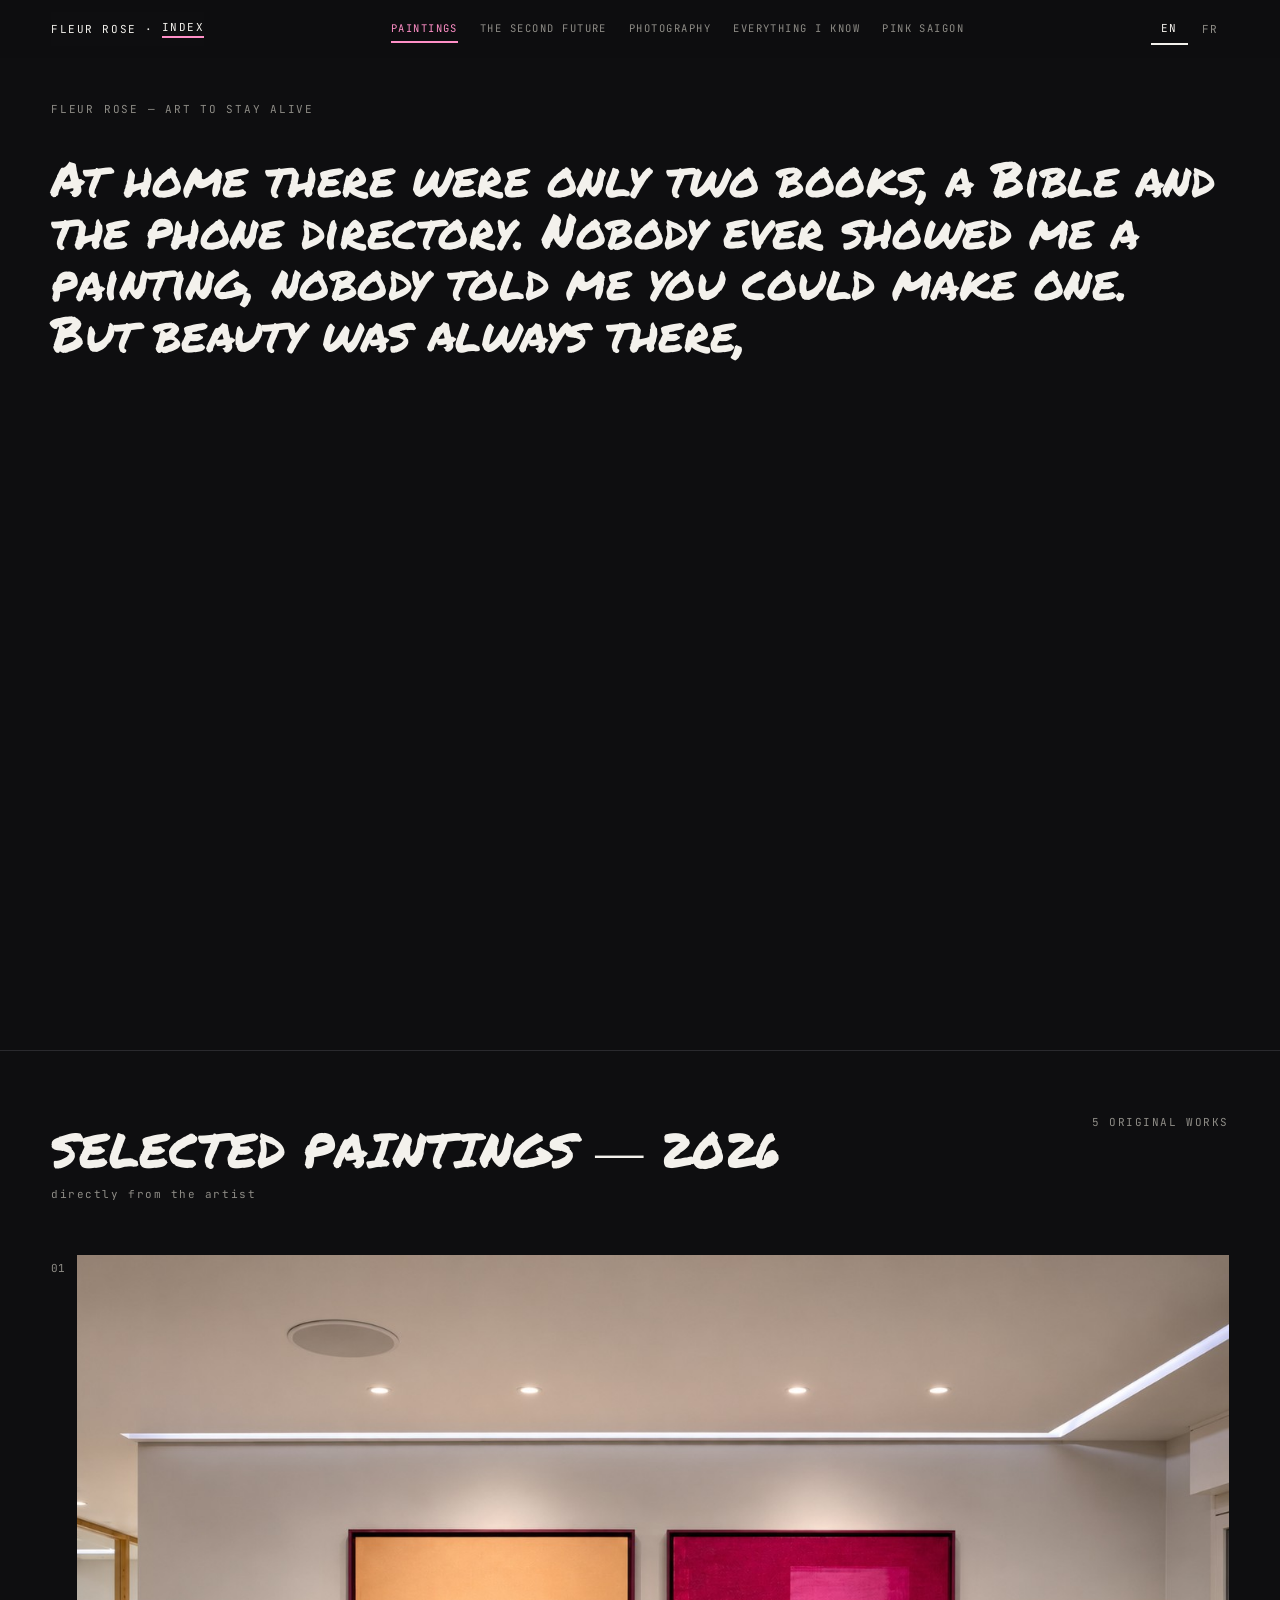
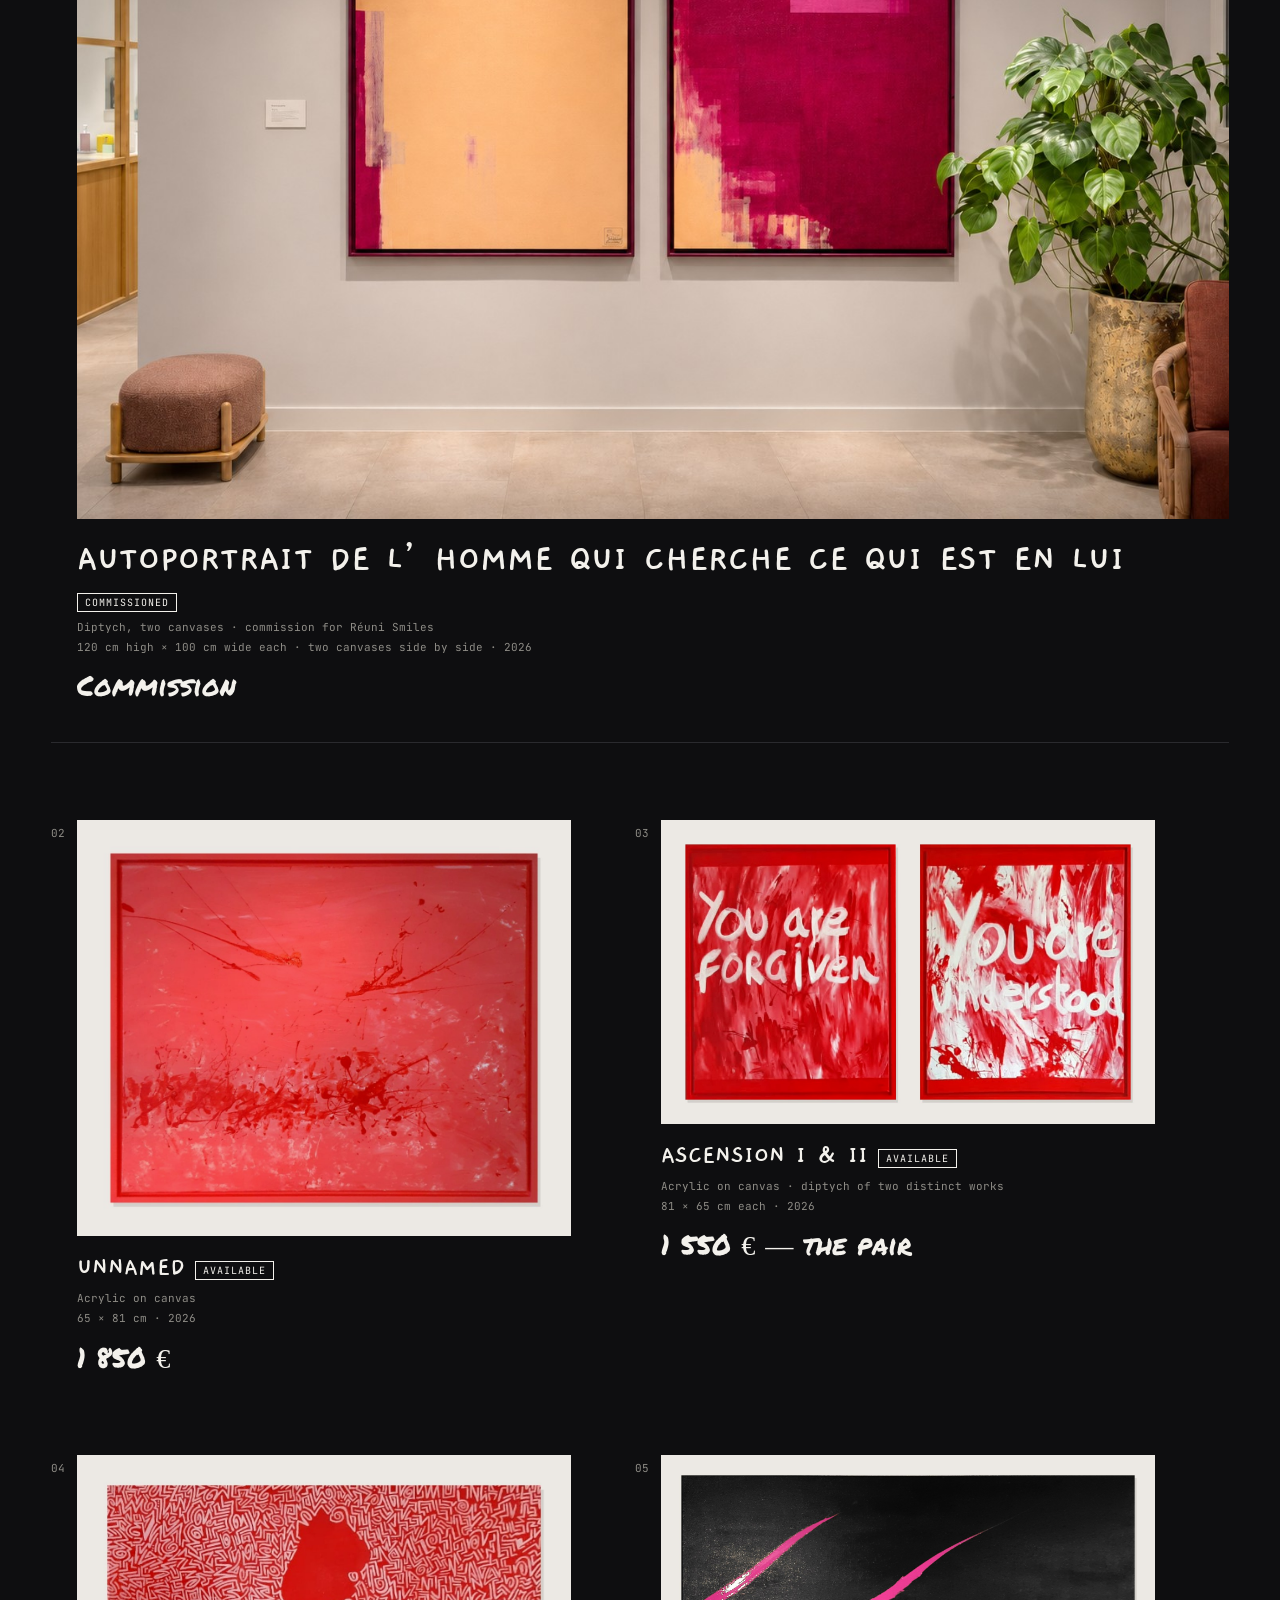
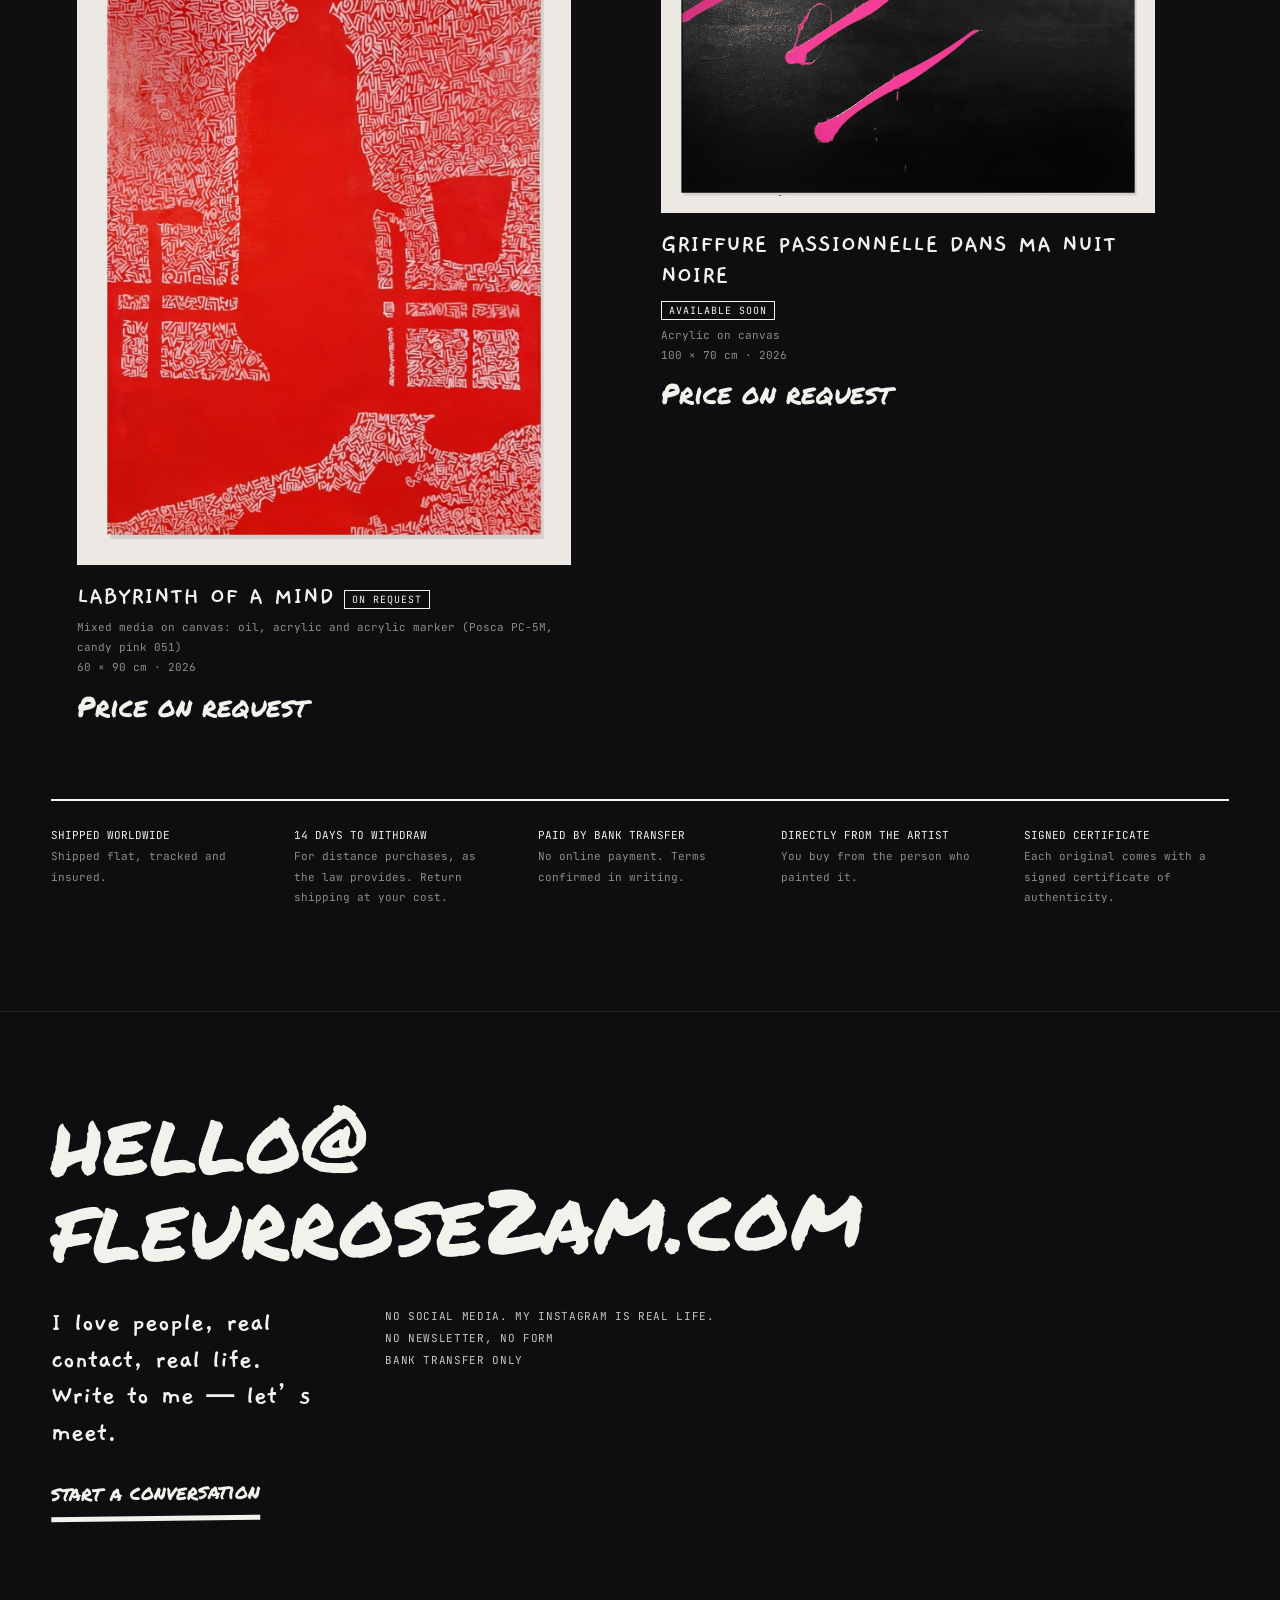
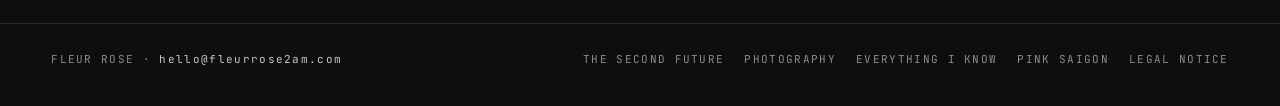
==== index.html @ d5c7c763 "feat: add website styles, data, scripts, and layout pages" ====
<!DOCTYPE html>
<html lang="en">
<head>
  <meta charset="utf-8">
  <meta name="viewport" content="width=device-width, initial-scale=1">
  <title>Fleur Rose - art to stay alive</title>
  <meta name="description" content="FLEUR ROSE — contemporary art, painting, photography and artistic projects. Founder of the PINK SAIGON label. Original works, acquired by email.">
  <meta name="author" content="FLEUR ROSE">
  <link rel="canonical" href="https://www.fleurrose2am.com/">
  
  
  <meta property="og:site_name" content="FLEUR ROSE — Contemporary Art, Photography &amp; Artistic Projects">
  <meta property="og:title" content="Fleur Rose — art to stay alive">
  <meta property="og:description" content="Original works by Fleur Rose. Directly from the artist: write to hello@fleurrose2am.com.">
  <meta property="og:url" content="https://www.fleurrose2am.com/">
  <meta property="og:type" content="website">
  <meta property="og:image" content="https://www.fleurrose2am.com/img/uploads/ascension-front.jpg">
  <meta name="twitter:card" content="summary_large_image">
  
  <meta name="theme-color" content="#0E0E10">
    <link rel="preload" href="fonts/PermanentMarker-400-latin.woff2" as="font" type="font/woff2" crossorigin>
  <link rel="preload" href="fonts/Archivo-400-latin.woff2" as="font" type="font/woff2" crossorigin>
  <link rel="preload" href="fonts/Gaegu-700-latin.woff2" as="font" type="font/woff2" crossorigin>
  <link rel="preload" href="fonts/JetBrainsMono-400-latin.woff2" as="font" type="font/woff2" crossorigin>
  <link rel="stylesheet" href="css/main.css?v=11">
  
  
  <script type="application/ld+json">
  {
    "@context": "https://schema.org",
    "@graph": [
      {
        "@type": "Person",
        "@id": "https://www.fleurrose2am.com/#artist",
        "name": "FLEUR ROSE",
        "alternateName": ["Fleur Rose 2AM", "FLEUR ROSE Contemporary Art"],
        "description": "Contemporary artist — painting, photography, installations and artistic projects.",
        "url": "https://www.fleurrose2am.com/",
        "email": "mailto:hello@fleurrose2am.com"
      },
      {
        "@type": "WebSite",
        "@id": "https://www.fleurrose2am.com/#website",
        "name": "FLEUR ROSE",
        "url": "https://www.fleurrose2am.com/",
        "inLanguage": ["en", "fr"]
      }
    ]
  }
  </script>
</head>
<body style="background:#0E0E10; color:#F3F1EC;">

  
  <header class="fixed-nav">
    <button type="button" id="menu-toggle" aria-haspopup="dialog" style="background:#0E0E10; border:0; cursor:pointer; font-family:'JetBrains Mono',monospace; font-size:11px; letter-spacing:0.14em; color:#F3F1EC; padding:8px 0;">
      <span class="menu-bars-icon" aria-hidden="true"><svg width="16" height="16" viewBox="0 0 24 24" fill="none" stroke="currentColor" stroke-width="2" stroke-linecap="round"><line x1="3" y1="6" x2="21" y2="6"></line><line x1="3" y1="12" x2="21" y2="12"></line><line x1="3" y1="18" x2="21" y2="18"></line></svg></span>FLEUR ROSE · <span style="border-bottom:2px solid #FF8FC7; padding-bottom:2px">INDEX</span>
    </button>
    <nav class="nav-desktop-links" aria-label="Primary navigation">
      <a href="index.html#paintings" class="active-page-link" style="color:#FF8FC7; border-color:#FF8FC7;">PAINTINGS</a>
      <a href="the-second-future.html">THE SECOND FUTURE</a>
      <a href="photography.html">PHOTOGRAPHY</a>
      <a href="everything-i-know-i-owe-to-others.html">EVERYTHING I KNOW</a>
      <a href="pink-saigon.html">PINK SAIGON</a>
    </nav>
    <nav aria-label="Language selection" style="display:flex; gap:4px;">
      <button type="button" class="lang-btn active" data-lang="en">EN</button>
      <button type="button" class="lang-btn" data-lang="fr">FR</button>
    </nav>
  </header>

  
  <div id="menu-overlay" class="menu-overlay" role="dialog" aria-modal="true" aria-label="Index">
    <div style="display:flex; justify-content:space-between; align-items:center; font-family:'JetBrains Mono',monospace; font-size:11px; letter-spacing:0.14em; color:#8E8C86;">
      <span>FLEUR ROSE · ART TO STAY ALIVE</span>
      <button type="button" id="menu-close" style="background:none; border:0; cursor:pointer; font-family:'JetBrains Mono',monospace; font-size:11px; letter-spacing:0.14em; color:#F3F1EC; padding:12px 4px;">CLOSE ✕</button>
    </div>
    <ol style="list-style:none; margin:0; padding:0; display:flex; flex-direction:column; gap:clamp(14px, 2.5vh, 26px);">
      <li class="menu-item">
        <a href="index.html" class="font-marker menu-link-main active-page-link" style="color:#FF8FC7; border-color:#FF8FC7;">PAINTINGS</a>
        <span class="font-mono menu-link-sub">Selected works 2026</span>
      </li>
      <li class="menu-item">
        <a href="the-second-future.html" class="font-marker menu-link-main">THE SECOND FUTURE</a>
        <span class="font-mono menu-link-sub">Christmas Edition · Saigon</span>
      </li>
      <li class="menu-item">
        <a href="photography.html" class="font-marker menu-link-main">PHOTOGRAPHY</a>
        <span class="font-mono menu-link-sub">29 numbered works · 2008–2010</span>
      </li>
      <li class="menu-item">
        <a href="everything-i-know-i-owe-to-others.html" class="font-marker menu-link-main">EVERYTHING I KNOW</a>
        <span class="font-mono menu-link-sub">Open door archive · For curators</span>
      </li>
      <li class="menu-item">
        <a href="pink-saigon.html" class="font-marker menu-link-main">PINK SAIGON</a>
        <span class="font-mono menu-link-sub">The creative practice</span>
      </li>
      <li class="menu-item">
        <a href="legal.html" class="font-mono" style="font-size:13px; letter-spacing:0.14em; color:#8E8C86; padding-top:16px;">LEGAL NOTICE &amp; TERMS</a>
      </li>
    </ol>
  </div>

  
  <section id="intro-section" style="min-height:100vh; box-sizing:border-box; padding:clamp(80px, 8vw, 120px) clamp(22px, 4vw, 64px) clamp(40px, 5vw, 64px); display:flex; flex-direction:column; justify-content:center; gap:4vh; cursor:pointer;">
    <div class="font-mono" data-i18n="home.kicker" style="font-size:11px; letter-spacing:0.16em; text-transform:uppercase; color:#8E8C86;">Fleur Rose — art to stay alive</div>
    <p id="intro-paragraph" class="font-marker" data-i18n="home.intro_text" style="margin:0; font-size:clamp(22px, 3.8vw, 60px); line-height:1.06; letter-spacing:-0.01em; text-wrap:pretty; opacity:0;">
      At home there were only two books, a Bible and the phone directory. Nobody ever showed me a painting, nobody told me you could make one. But beauty was always there, everywhere, all the time.
    </p>
    <div id="intro-actions" style="display:flex; flex-wrap:wrap; gap:20px; align-items:center; margin-top:2vh; transition:opacity 0.5s ease;">
      <a href="#paintings" class="font-marker" style="font-size:clamp(20px, 2.2vw, 28px); border-bottom:5px solid #F3F1EC; padding:6px 0; display:inline-block; transform:rotate(-1deg);" data-i18n="home.see_wall">see the wall</a>
      <a href="the-second-future.html" class="font-marker" style="font-size:clamp(20px, 2.2vw, 28px); border-bottom:5px solid #FF8FC7; color:#FF8FC7; padding:6px 0; display:inline-block; transform:rotate(1deg);">The Second Future →</a>
      <a href="mailto:hello@fleurrose2am.com" class="font-marker" style="font-size:clamp(20px, 2.2vw, 28px); border-bottom:5px solid #8E8C86; color:#8E8C86; padding:6px 0; display:inline-block;" data-i18n="home.talk_cta">Talk to me</a>
    </div>
  </section>

  
  <section id="paintings" style="min-height:100vh; box-sizing:border-box; padding:clamp(56px, 5vw, 72px) clamp(22px, 4vw, 64px) clamp(56px, 8vw, 120px); border-top:1px solid #2A2A2E;">
    <div style="display:flex; flex-wrap:wrap; justify-content:space-between; align-items:flex-start; gap:16px 24px; margin-bottom:clamp(30px, 6vh, 60px);">
      <div>
        <h2 class="font-marker" style="margin:0; font-size:clamp(28px, 4vw, 48px); font-weight:normal;">SELECTED PAINTINGS — 2026</h2>
        <span class="font-mono" style="font-size:11px; letter-spacing:0.14em; color:#8E8C86;" data-i18n="home.no_gallery">directly from the artist</span>
      </div>
      <span class="font-mono" style="font-size:11px; letter-spacing:0.14em; color:#8E8C86;">5 ORIGINAL WORKS</span>
    </div>

    
    <div id="paintings-grid" style="display:flex; flex-wrap:wrap; align-items:flex-start; gap:clamp(36px, 6vw, 80px) clamp(28px, 5vw, 72px);">
      
    </div>

    
    <div style="margin-top:clamp(40px, 8vh, 90px); display:flex; flex-wrap:wrap; gap:clamp(20px, 3vw, 44px); border-top:2px solid #F3F1EC; padding-top:24px; font-family:'JetBrains Mono',monospace; font-size:11px; line-height:1.9; color:#8E8C86;">
      <div style="flex:1 1 200px; min-width:0;"><span style="color:#F3F1EC;" data-i18n="home.f1h">SHIPPED WORLDWIDE</span><br /><span data-i18n="home.f1">Shipped flat, tracked and insured.</span></div>
      <div style="flex:1 1 200px; min-width:0;"><span style="color:#F3F1EC;" data-i18n="home.f2h">14 DAYS TO WITHDRAW</span><br /><span data-i18n="home.f2">For distance purchases, as the law provides. Return shipping at your cost.</span></div>
      <div style="flex:1 1 200px; min-width:0;"><span style="color:#F3F1EC;" data-i18n="home.f3h">PAID BY BANK TRANSFER</span><br /><span data-i18n="home.f3">No online payment. Terms confirmed in writing.</span></div>
      <div style="flex:1 1 200px; min-width:0;"><span style="color:#F3F1EC;" data-i18n="home.f4h">DIRECTLY FROM THE ARTIST</span><br /><span data-i18n="home.f4">You buy from the person who painted it.</span></div>
      <div style="flex:1 1 200px; min-width:0;"><span style="color:#F3F1EC;" data-i18n="home.f5h">SIGNED CERTIFICATE</span><br /><span data-i18n="home.f5">Each original comes with a signed certificate of authenticity.</span></div>
    </div>
  </section>

  
  <div id="artwork-modal" class="modal-backdrop" role="dialog" aria-modal="true" style="display:none; padding:clamp(56px, 5vw, 72px) clamp(22px, 4vw, 64px) clamp(48px, 6vw, 96px);">
    <div style="max-width:1180px; margin:0 auto; display:flex; flex-direction:column; gap:4vh;">
      <button type="button" id="modal-close-btn" class="font-marker" style="background:none; border:0; color:#F3F1EC; font-size:clamp(18px, 2vw, 24px); border-bottom:4px solid #F3F1EC; cursor:pointer; align-self:flex-start; padding:8px 0; transform:rotate(-1.2deg);" data-i18n="home.back_wall">back to the wall</button>
      <div style="display:flex; flex-wrap:wrap; gap:clamp(28px, 5vw, 72px); align-items:flex-start;">
        <div style="flex:1 1 min(100%, 460px); min-width:min(100%, 280px);">
          <div class="artwork-aspect-box" style="aspect-ratio:4/3;" id="modal-aspect-box">
            <img id="modal-img" src="" alt="" loading="lazy">
          </div>
          <div id="modal-room-box" style="margin-top:12px; display:none;">
            <div class="artwork-aspect-box" style="aspect-ratio:3/2;">
              <img id="modal-room-img" src="" alt="In situ" loading="lazy">
            </div>
            <div class="font-mono" style="font-size:10.5px; letter-spacing:0.12em; color:#8E8C86; margin-top:6px;" data-i18n="home.in_situ">IN SITU</div>
          </div>
        </div>
        <div style="flex:1 1 min(100%, 360px); min-width:min(100%, 280px); display:flex; flex-direction:column; gap:clamp(16px, 2.4vh, 24px);">
          <div style="display:flex; align-items:baseline; gap:12px; flex-wrap:wrap;">
            <span id="modal-status-badge" class="font-mono" style="font-size:10.5px; letter-spacing:0.12em; border:1.5px solid #F3F1EC; padding:3px 9px;">AVAILABLE</span>
            <span class="font-mono" style="font-size:10.5px; letter-spacing:0.12em; color:#8E8C86;" data-i18n="home.unique">ORIGINAL ARTWORK · ONE OF A KIND</span>
          </div>
          <h1 id="modal-title" class="font-marker" style="font-size:clamp(30px, 4.6vw, 64px); line-height:0.98; margin:0;">TITLE</h1>
          <div id="modal-specs" class="font-mono" style="font-size:11.5px; line-height:2; color:#8E8C86; border-top:2px solid #F3F1EC; border-bottom:2px solid #F3F1EC; padding:14px 0;">
            
          </div>
          <p id="modal-note" class="font-hand" style="margin:0; font-size:clamp(19px, 2.1vw, 26px); line-height:1.35; color:#C9C6BE; font-weight:700;"></p>
          <div id="modal-price" class="font-marker" style="font-size:clamp(36px, 5vw, 72px); line-height:1;">1 850 €</div>
          <div style="display:flex; flex-wrap:wrap; gap:14px; align-items:center;">
            <a id="modal-inquire-btn" href="mailto:hello@fleurrose2am.com" style="background:#F3F1EC; color:#0E0E10; padding:16px 28px; font-weight:600; font-size:15px; cursor:pointer; text-decoration:none;">Acquire / inquire &rarr;</a>
            <button type="button" data-copy-email class="font-marker" style="background:none; border:0; color:#F3F1EC; font-size:20px; border-bottom:4px solid #F3F1EC; cursor:pointer; padding:8px 0; transform:rotate(0.7deg);" data-i18n="home.ask">or ask a question</button>
          </div>
        </div>
      </div>
    </div>
  </div>

  
  <section style="box-sizing:border-box; padding:clamp(64px, 6vw, 84px) clamp(22px, 4vw, 64px) clamp(56px, 8vw, 120px); border-top:1px solid #2A2A2E; display:flex; flex-direction:column; gap:clamp(26px, 5vh, 64px);">
    <a href="mailto:hello@fleurrose2am.com" class="font-marker" style="font-size:clamp(32px, 7vw, 120px); line-height:0.96; word-break:break-word; transform:rotate(-1deg); display:block;">hello@<br />fleurrose2am.com</a>
    <div style="display:flex; flex-wrap:wrap; gap:28px 5vw; align-items:flex-start;">
      <div style="display:flex; flex-direction:column; gap:18px; max-width:30ch;">
        <div class="font-hand" style="font-size:clamp(19px, 2.2vw, 28px); font-weight:700; line-height:1.3;" data-i18n="home.answer">I love people, real contact, real life. Write to me — let’s meet.</div>
        <a href="mailto:hello@fleurrose2am.com" class="font-marker" style="font-size:21px; border-bottom:5px solid #F3F1EC; align-self:flex-start; padding:8px 0; transform:rotate(-0.7deg);" data-i18n="home.start">start a conversation &rarr;</a>
      </div>
      <div class="font-mono" style="font-size:11px; line-height:2; color:#C9C6BE; letter-spacing:0.06em;">
        <span data-i18n="home.e2">NO SOCIAL MEDIA. MY INSTAGRAM IS REAL LIFE.</span><br />
        <span data-i18n="home.e3">NO NEWSLETTER, NO FORM</span><br />
        <span data-i18n="home.e4">BANK TRANSFER ONLY</span>
      </div>
    </div>
  </section>

  
  <footer style="border-top:1px solid #2A2A2E; padding:28px clamp(22px, 4vw, 64px) 40px; display:flex; flex-wrap:wrap; justify-content:space-between; gap:12px 32px; font-family:'JetBrains Mono',monospace; font-size:11px; letter-spacing:0.12em; color:#8E8C86;">
    <span>FLEUR ROSE · <a href="mailto:hello@fleurrose2am.com" style="color:#C9C6BE;">hello@fleurrose2am.com</a></span>
    <div style="display:flex; flex-wrap:wrap; gap:8px 20px;">
      <a href="the-second-future.html" style="color:#8E8C86;">THE SECOND FUTURE</a>
      <a href="photography.html" style="color:#8E8C86;">PHOTOGRAPHY</a>
      <a href="everything-i-know-i-owe-to-others.html" style="color:#8E8C86;">EVERYTHING I KNOW</a>
      <a href="pink-saigon.html" style="color:#8E8C86;">PINK SAIGON</a>
      <a href="legal.html" style="color:#8E8C86;">LEGAL NOTICE</a>
    </div>
  </footer>

  
  <script src="js/i18n.js?v=8"></script>
  <script src="js/inquiry.js?v=11"></script>
  <script src="js/main.js?v=11"></script>
  <script>
    let paintingsData = [];
    async function loadPaintings() {
      try {
        const res = await fetch('data/paintings.json');
        paintingsData = await res.json();
        renderPaintings();
      } catch (err) {
        console.error('Error loading paintings:', err);
      }
    }

    function renderPaintings() {
      const grid = document.getElementById('paintings-grid');
      if (!grid) return;
      const lang = window.I18N ? window.I18N.getLang() : 'en';

      grid.innerHTML = paintingsData.map((w, idx) => {
        const info = w[lang] || w.en;
        const statusMap = {
          av: lang === 'fr' ? 'DISPONIBLE' : 'AVAILABLE',
          rq: lang === 'fr' ? 'SUR DEMANDE' : 'ON REQUEST',
          soon: lang === 'fr' ? 'BIENTÔT DISPONIBLE' : 'AVAILABLE SOON',
          com: lang === 'fr' ? 'COMMANDE' : 'COMMISSIONED'
        };
        const statusText = statusMap[w.st] || w.st.toUpperCase();
        const isFeatured = Boolean(w.commission);
        const cardStyle = isFeatured
          ? 'flex:1 1 100%; min-width:100%; max-width:100%; cursor:pointer; padding-bottom:clamp(24px, 4vh, 48px); border-bottom:1px solid #2A2A2E;'
          : 'flex:1 1 clamp(260px, 28vw, 420px); min-width:min(100%, 260px); max-width:520px; cursor:pointer;';
        const titleSize = isFeatured ? 'clamp(24px, 3vw, 38px)' : 'clamp(20px, 2vw, 26px)';

        return `
          <div style="${cardStyle}" onclick="openArtworkModal(${idx})">
            <div style="display:flex; align-items:flex-start; gap:12px;">
              <span class="font-mono" style="font-size:11px; color:#8E8C86; padding-top:6px; flex:none;">${w.n}</span>
              <div style="min-width:0; flex:1;">
                <div class="artwork-aspect-box" style="aspect-ratio:${w.ratio};">
                  <img src="${w.src}" alt="${w.titre}" loading="${isFeatured ? 'eager' : 'lazy'}">
                </div>
                <div style="margin-top:16px;">
                  <div style="display:flex; align-items:baseline; gap:10px; flex-wrap:wrap;">
                    <span class="font-hand" style="font-size:${titleSize}; font-weight:700;">${w.titre}</span>
                    <span class="font-mono" style="font-size:10px; letter-spacing:0.1em; border:1.5px solid #F3F1EC; padding:2px 7px;">${statusText}</span>
                  </div>
                  <div class="font-mono" style="font-size:11px; line-height:1.8; color:#8E8C86; margin-top:6px;">
                    ${info.tech}<br>${info.dim} · ${w.annee}
                  </div>
                  <div class="font-marker" style="font-size:clamp(22px, 2.2vw, 30px); margin-top:8px;">${info.prix}</div>
                </div>
              </div>
            </div>
          </div>
        `;
      }).join('');
    }

    function openArtworkModal(idx) {
      const w = paintingsData[idx];
      if (!w) return;
      const lang = window.I18N ? window.I18N.getLang() : 'en';
      const info = w[lang] || w.en;

      document.getElementById('modal-img').src = w.src;
      document.getElementById('modal-img').alt = w.titre;
      document.getElementById('modal-title').textContent = w.titre;
      document.getElementById('modal-aspect-box').style.aspectRatio = w.ratio;

      const roomBox = document.getElementById('modal-room-box');
      if (w.room) {
        document.getElementById('modal-room-img').src = w.room;
        roomBox.style.display = 'block';
      } else {
        roomBox.style.display = 'none';
      }

      document.getElementById('modal-specs').innerHTML = `
        <span style="color:#F3F1EC">${info.tech}</span><br>
        ${info.dim}<br>
        ${w.annee} · ${lang === 'fr' ? 'signé au dos' : 'signed on the back'}<br>
        ${info.cadre}<br>
        ${lang === 'fr' ? 'Certificat d’authenticité inclus' : 'Certificate of authenticity included'}
      `;

      document.getElementById('modal-note').textContent = info.note || '';
      document.getElementById('modal-price').textContent = info.prix;

      const subject = `Inquiry: ${w.titre} (Ref ${w.n})`;
      document.getElementById('modal-inquire-btn').href = window.Inquiry.mailto(subject);

      const modal = document.getElementById('artwork-modal');
      modal.style.display = 'block';
      document.documentElement.classList.add('modal-open');
      document.body.classList.add('modal-open');
    }

    function closeArtworkModal() {
      const modal = document.getElementById('artwork-modal');
      if (modal) modal.style.display = 'none';
      document.documentElement.classList.remove('modal-open');
      document.body.classList.remove('modal-open');
    }

    let introStarted = false;
    let introTimer = null;
    let introWords = [];

    document.getElementById('modal-close-btn').addEventListener('click', closeArtworkModal);
    window.addEventListener('langchange', () => {
      renderPaintings();
      if (!introStarted) {
        introStarted = true;
        startIntroAnimation();
      } else {
        stopIntroAnimation();
      }
    });
    document.addEventListener('DOMContentLoaded', () => {
      loadPaintings();
      setTimeout(() => {
        if (!introStarted) {
          introStarted = true;
          startIntroAnimation();
        }
      }, 450);
    });

    function stopIntroAnimation() {
      if (introTimer) {
        clearTimeout(introTimer);
        introTimer = null;
      }
      const node = document.getElementById('intro-paragraph');
      if (node) node.style.opacity = '1';
      introWords.forEach((s) => {
        s.style.opacity = '1';
        s.style.transform = `rotate(${s.dataset.rest || 0}deg)`;
      });
      const actions = document.getElementById('intro-actions');
      if (actions) actions.style.opacity = '1';
      const sec = document.getElementById('intro-section');
      if (sec) sec.style.cursor = 'default';
    }

    function startIntroAnimation() {
      const node = document.getElementById('intro-paragraph');
      const sec = document.getElementById('intro-section');
      if (!node || !sec) return;
      const reduce = window.matchMedia('(prefers-reduced-motion: reduce)').matches;
      if (reduce) {
        node.style.opacity = '1';
        return;
      }

      const text = node.textContent.trim();
      if (!text) {
        node.style.opacity = '1';
        return;
      }

      node.textContent = '';
      node.style.opacity = '1';
      introWords = [];
      text.split(/(\s+)/).forEach((tok) => {
        if (!tok) return;
        if (/^\s+$/.test(tok)) {
          node.appendChild(document.createTextNode(tok));
          return;
        }
        const s = document.createElement('span');
        s.className = 'word-token';
        s.textContent = tok;
        const rest = (Math.random() * 1.4 - 0.7).toFixed(2);
        s.dataset.rest = rest;
        s.style.opacity = '0';
        s.style.transform = 'translateY(0.14em) rotate(-3deg) scale(0.92)';
        introWords.push(s);
        node.appendChild(s);
      });

      const actions = document.getElementById('intro-actions');
      if (actions) actions.style.opacity = '0';

      sec.addEventListener('click', (e) => {
        if (e.target.closest('a')) return;
        stopIntroAnimation();
      }, { once: true });

      const base = 65;
      let i = 0;
      const writeNext = () => {
        if (i >= introWords.length) {
          stopIntroAnimation();
          return;
        }
        const s = introWords[i++];
        s.style.opacity = '1';
        s.style.transform = `rotate(${s.dataset.rest}deg)`;
        const w = s.textContent;
        let d = base * (0.45 + Math.min(w.length, 10) * 0.06);
        if (/[.!?…]$/.test(w)) d += base * 2.2;
        else if (/[,;:»]$/.test(w)) d += base * 1.1;
        d *= 0.8 + Math.random() * 0.4;
        introTimer = setTimeout(writeNext, d);
      };

      const kick = () => { introTimer = setTimeout(writeNext, 200); };
      if (document.fonts && document.fonts.ready) {
        document.fonts.ready.then(kick);
      } else {
        kick();
      }
    }
  </script>
</body>
</html>
---- css/main.css ----
@import url('fonts.css');

:root {
  --bg-color: #0E0E10;
  --text-main: #F3F1EC;
  --text-muted: #8E8C86;
  --text-subtle: #C9C6BE;
  --accent-pink: #FF8FC7;
  --border-dark: #2A2A2E;
  --surface-dark: #17171A;
}

* {
  box-sizing: border-box;
}

html, body {
  margin: 0;
  padding: 0;
  background-color: var(--bg-color);
  color: var(--text-main);
  font-family: 'Archivo', -apple-system, BlinkMacSystemFont, "Segoe UI", Roboto, sans-serif;
  overflow-x: clip;
  -webkit-font-smoothing: antialiased;
  -moz-osx-font-smoothing: grayscale;
}

body {
  opacity: 0;
  transition: opacity 0.18s ease-in;
}

body.fonts-loaded {
  opacity: 1;
}

html.modal-open,
body.modal-open {
  overflow: hidden !important;
}

a {
  color: inherit;
  text-decoration: none;
  transition: opacity 0.2s ease, color 0.2s ease;
}

a:hover {
  color: var(--text-subtle);
}

::selection {
  background: var(--text-main);
  color: var(--bg-color);
}


.font-marker {
  font-family: 'Permanent Marker', cursive;
}

.font-mono {
  font-family: 'JetBrains Mono', monospace;
}

.font-hand {
  font-family: 'Gaegu', 'Caveat', cursive, sans-serif;
}

.font-pixel {
  font-family: 'VT323', 'Press Start 2P', monospace;
}


.container-custom {
  width: 100%;
  max-width: 1280px;
  margin-left: auto;
  margin-right: auto;
  padding-left: clamp(20px, 4vw, 64px);
  padding-right: clamp(20px, 4vw, 64px);
}


.fixed-nav {
  position: fixed;
  top: 0;
  left: 0;
  right: 0;
  z-index: 50;
  display: flex;
  justify-content: space-between;
  align-items: center;
  gap: 8px;
  padding: 12px clamp(14px, 4vw, 52px);
  background: rgba(14, 14, 16, 0.92);
  backdrop-filter: blur(8px);
  -webkit-backdrop-filter: blur(8px);
}

#menu-toggle {
  white-space: nowrap;
  flex-shrink: 0;
  display: inline-flex;
  align-items: center;
  gap: 8px;
}

.menu-bars-icon {
  display: none;
}

@media (max-width: 960px) {
  .menu-bars-icon {
    display: inline-flex;
  }
}

.nav-right {
  display: flex;
  align-items: center;
  gap: 14px;
  flex-shrink: 0;
}

.nav-desktop-links {
  display: flex;
  align-items: center;
  gap: 22px;
  font-family: 'JetBrains Mono', monospace;
  font-size: 10.5px;
  letter-spacing: 0.14em;
}

.nav-desktop-links a {
  color: #8E8C86;
  white-space: nowrap;
  padding: 6px 0;
  border-bottom: 2px solid transparent;
}

.nav-desktop-links a:hover {
  color: #F3F1EC;
}

@media (max-width: 960px) {
  .nav-desktop-links {
    display: none;
  }
}

.nav-secondary {
  white-space: nowrap;
}

.menu-item {
  display: grid;
  grid-template-columns: minmax(0, auto) minmax(0, 1fr);
  gap: 4px 24px;
  align-items: baseline;
}

.menu-link-main {
  font-size: clamp(24px, 4.4vw, 56px);
  border-bottom: 0.12em solid #F3F1EC;
  justify-self: start;
  line-height: 1.1;
}

.menu-link-sub {
  font-size: 11px;
  letter-spacing: 0.14em;
  color: #8E8C86;
  line-height: 1.5;
}

.active-page-link {
  color: #FF8FC7 !important;
  border-color: #FF8FC7 !important;
}

.inquiry-actions {
  display: flex;
  flex-wrap: wrap;
  justify-content: space-between;
  align-items: center;
  gap: 14px;
  margin-top: 4px;
}

@media (max-width: 640px) {
  .inquiry-actions {
    flex-direction: column;
    align-items: center;
  }
  .inquiry-btn-submit {
    width: 100%;
    text-align: center;
  }
  .eik-kicker {
    display: none !important;
  }
  .fixed-nav {
    padding: 10px 14px;
  }
  #menu-toggle {
    font-size: 10px !important;
    letter-spacing: 0.1em !important;
  }
  .nav-right {
    gap: 8px;
  }
  .nav-desktop-links {
  display: flex;
  align-items: center;
  gap: 22px;
  font-family: 'JetBrains Mono', monospace;
  font-size: 10.5px;
  letter-spacing: 0.14em;
}

.nav-desktop-links a {
  color: #8E8C86;
  white-space: nowrap;
  padding: 6px 0;
  border-bottom: 2px solid transparent;
}

.nav-desktop-links a:hover {
  color: #F3F1EC;
}

@media (max-width: 960px) {
  .nav-desktop-links {
    display: none;
  }
}

.nav-secondary {
    display: none !important;
  }
  .lang-btn {
    font-size: 10px;
    padding: 6px 6px;
  }
  .menu-item {
    display: flex;
    flex-direction: column;
    gap: 4px;
  }
  .menu-link-main {
    font-size: 24px;
  }
  .menu-link-sub {
    font-size: 10.5px;
    letter-spacing: 0.1em;
  }
}

.menu-overlay {
  position: fixed;
  inset: 0;
  z-index: 100;
  background: #0E0E10;
  overflow-y: auto;
  padding: clamp(24px, 4vh, 48px) clamp(22px, 4vw, 64px);
  display: flex;
  flex-direction: column;
  gap: clamp(24px, 4vh, 48px);
  opacity: 0;
  pointer-events: none;
  transition: opacity 0.25s ease-in-out;
}

.menu-overlay.active {
  opacity: 1;
  pointer-events: auto;
}


.lang-btn {
  background: none;
  border: none;
  color: var(--text-muted);
  font-family: 'JetBrains Mono', monospace;
  font-size: 11px;
  letter-spacing: 0.14em;
  padding: 8px 10px;
  cursor: pointer;
  transition: color 0.2s ease, border-bottom 0.2s ease;
}

.lang-btn.active {
  color: var(--text-main);
  border-bottom: 2px solid var(--text-main);
}


.copy-toast {
  position: fixed;
  bottom: 24px;
  right: 24px;
  z-index: 200;
  background: #F3F1EC;
  color: #0E0E10;
  padding: 12px 20px;
  font-family: 'JetBrains Mono', monospace;
  font-size: 11px;
  letter-spacing: 0.1em;
  font-weight: 600;
  border-radius: 2px;
  box-shadow: 0 8px 24px rgba(0, 0, 0, 0.6);
  opacity: 0;
  transform: translateY(10px);
  pointer-events: none;
  transition: opacity 0.25s ease, transform 0.25s ease;
}

.copy-toast.visible {
  opacity: 1;
  transform: translateY(0);
}


.artwork-aspect-box {
  position: relative;
  width: 100%;
  background: var(--surface-dark);
}

.artwork-aspect-box img {
  position: absolute;
  inset: 0;
  width: 100%;
  height: 100%;
  object-fit: contain;
  display: block;
}


.modal-backdrop {
  position: fixed;
  inset: 0;
  z-index: 90;
  background: #0E0E10;
  overflow-y: auto;
  -webkit-overflow-scrolling: touch;
}


.mockup-container {
  position: relative;
  width: 100%;
  max-width: 1100px;
  margin: 0 auto;
  background: #E8E4DC;
  overflow: hidden;
  box-shadow: 0 20px 50px rgba(0, 0, 0, 0.55);
  border-radius: 2px;
  aspect-ratio: 16 / 9;
  display: flex;
  flex-direction: column;
  justify-content: flex-end;
  align-items: center;
  transition: background 0.35s ease;
}

.mockup-wall {
  position: absolute;
  inset: 0 0 11% 0;
  background: radial-gradient(ellipse at 50% 25%, rgba(255, 252, 245, 0.55) 0%, rgba(0, 0, 0, 0.08) 100%);
  display: flex;
  align-items: center;
  justify-content: center;
  padding-bottom: 14%;
}

.mockup-floor {
  position: absolute;
  left: 0;
  right: 0;
  bottom: 0;
  height: 11%;
  background: linear-gradient(to bottom, #9c9284 0%, #7c7265 100%);
  border-top: 4px solid rgba(255, 255, 255, 0.35);
  z-index: 4;
}

.mockup-frame {
  box-shadow: 0 18px 38px rgba(0, 0, 0, 0.38), 0 4px 10px rgba(0, 0, 0, 0.22);
  transition: all 0.3s ease;
  z-index: 6;
}

.mockup-frame.framed {
  border: clamp(5px, 0.8vw, 10px) solid #141416;
  background: #FAF8F4;
  padding: clamp(6px, 1.1vw, 14px);
}

.mockup-sofa-wrap {
  position: relative;
  z-index: 10;
  width: 66%;
  height: 24%;
  margin-bottom: 3%;
  display: flex;
  flex-direction: column;
  align-items: center;
  justify-content: flex-end;
}

.mockup-sofa-back {
  width: 96%;
  height: 48%;
  background: linear-gradient(to bottom, #35343A 0%, #26252A 100%);
  border-radius: 8px 8px 0 0;
  box-shadow: 0 -2px 10px rgba(0, 0, 0, 0.18);
}

.mockup-sofa-seat {
  width: 100%;
  height: 36%;
  background: linear-gradient(to bottom, #2B2A2F 0%, #1D1C20 100%);
  border-radius: 4px 4px 2px 2px;
  box-shadow: 0 8px 18px rgba(0, 0, 0, 0.35);
  display: flex;
  align-items: center;
  justify-content: center;
}

.mockup-sofa-seat::after {
  content: 'SOFA · 200 CM';
  font-family: 'JetBrains Mono', monospace;
  font-size: 9.5px;
  letter-spacing: 0.16em;
  color: #7D7B76;
}

.mockup-sofa-legs {
  width: 92%;
  height: 12%;
  display: flex;
  justify-content: space-between;
}

.mockup-sofa-legs::before,
.mockup-sofa-legs::after {
  content: '';
  width: 3%;
  height: 100%;
  background: #141416;
}

.mockup-watermark {
  position: absolute;
  top: 14px;
  left: 16px;
  z-index: 15;
  font-family: 'JetBrains Mono', monospace;
  font-size: 9.5px;
  letter-spacing: 0.14em;
  color: #4A4944;
  background: rgba(243, 241, 236, 0.85);
  padding: 4px 8px;
  border-radius: 2px;
}

.mockup-thumbs {
  display: flex;
  gap: 8px;
  overflow-x: auto;
  padding-bottom: 6px;
}

.mockup-thumb-btn {
  flex: 0 0 auto;
  width: 72px;
  height: 48px;
  padding: 0;
  border: 2px solid #2A2A2E;
  background: #17171A;
  cursor: pointer;
  overflow: hidden;
  opacity: 0.65;
  transition: border-color 0.2s ease, opacity 0.2s ease;
}

.mockup-thumb-btn.active,
.mockup-thumb-btn:hover {
  border-color: #FF8FC7;
  opacity: 1;
}


@keyframes blink {
  0%, 49% { opacity: 1; }
  50%, 100% { opacity: 0; }
}

@keyframes eikDrift {
  from { transform: translateX(0); }
  to { transform: translateX(-50%); }
}

.terminal-cursor {
  display: inline-block;
  width: 0.6em;
  height: 1em;
  background: #FF8FC7;
  vertical-align: text-bottom;
  margin-left: 4px;
  animation: blink 1s step-end infinite;
}

.word-token {
  display: inline-block;
  transition: opacity 0.24s ease-out, transform 0.28s cubic-bezier(0.22, 1, 0.36, 1);
}

.inquiry-modal-backdrop {
  position: fixed;
  inset: 0;
  z-index: 150;
  background: rgba(14, 14, 16, 0.88);
  backdrop-filter: blur(8px);
  -webkit-backdrop-filter: blur(8px);
  display: flex;
  align-items: center;
  justify-content: center;
  padding: 20px;
  opacity: 0;
  pointer-events: none;
  transition: opacity 0.25s ease;
}

.inquiry-modal-backdrop.open {
  opacity: 1;
  pointer-events: auto;
}

.inquiry-modal-card {
  width: 100%;
  max-width: 540px;
  max-height: 90vh;
  overflow-y: auto;
  background: #0E0E10;
  border: 2px solid #F3F1EC;
  padding: clamp(24px, 4vw, 36px);
  box-shadow: 0 24px 60px rgba(0, 0, 0, 0.75);
  transform: translateY(14px) scale(0.98);
  transition: transform 0.28s cubic-bezier(0.22, 1, 0.36, 1);
  display: flex;
  flex-direction: column;
  gap: 20px;
}

.inquiry-modal-backdrop.open .inquiry-modal-card {
  transform: translateY(0) scale(1);
}

.inquiry-input {
  width: 100%;
  background: #17171A;
  color: #F3F1EC;
  border: 1px solid #3A3A3F;
  padding: 12px 14px;
  font-family: 'Archivo', sans-serif;
  font-size: 15px;
  outline: none;
  transition: border-color 0.2s ease;
}

.inquiry-input:focus {
  border-color: #FF8FC7;
}

.inquiry-btn-submit {
  background: #F3F1EC;
  color: #0E0E10;
  border: 0;
  padding: 15px 24px;
  font-family: 'JetBrains Mono', monospace;
  font-size: 12px;
  font-weight: 600;
  letter-spacing: 0.14em;
  cursor: pointer;
  transition: background 0.2s ease, color 0.2s ease;
}

.inquiry-btn-submit:hover {
  background: #FF8FC7;
  color: #0E0E10;
}

.inquiry-btn-submit:disabled {
  opacity: 0.6;
  cursor: wait;
}

@media (prefers-reduced-motion: reduce) {
  [style*="eikDrift"] {
    animation: none !important;
  }
  * {
    animation-duration: 0.01ms !important;
    animation-iteration-count: 1 !important;
    transition-duration: 0.01ms !important;
    scroll-behavior: auto !important;
  }
}
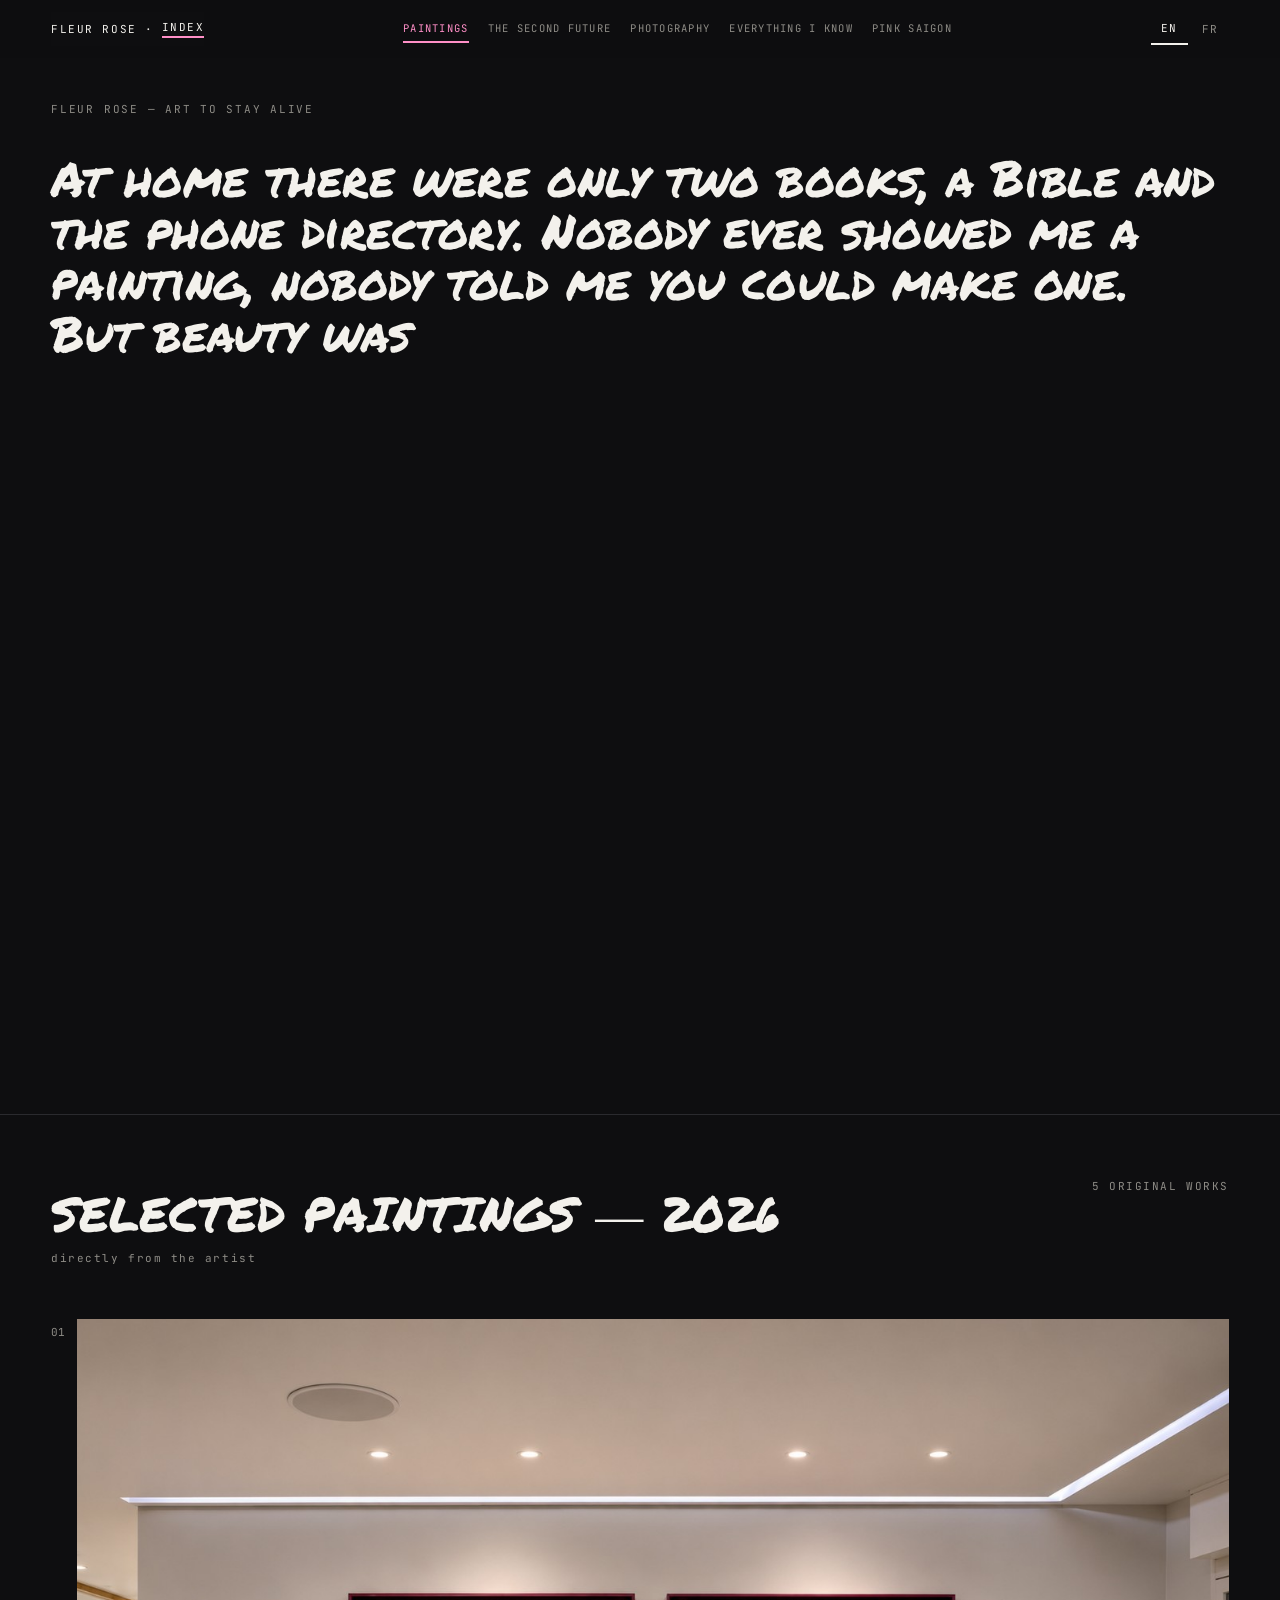
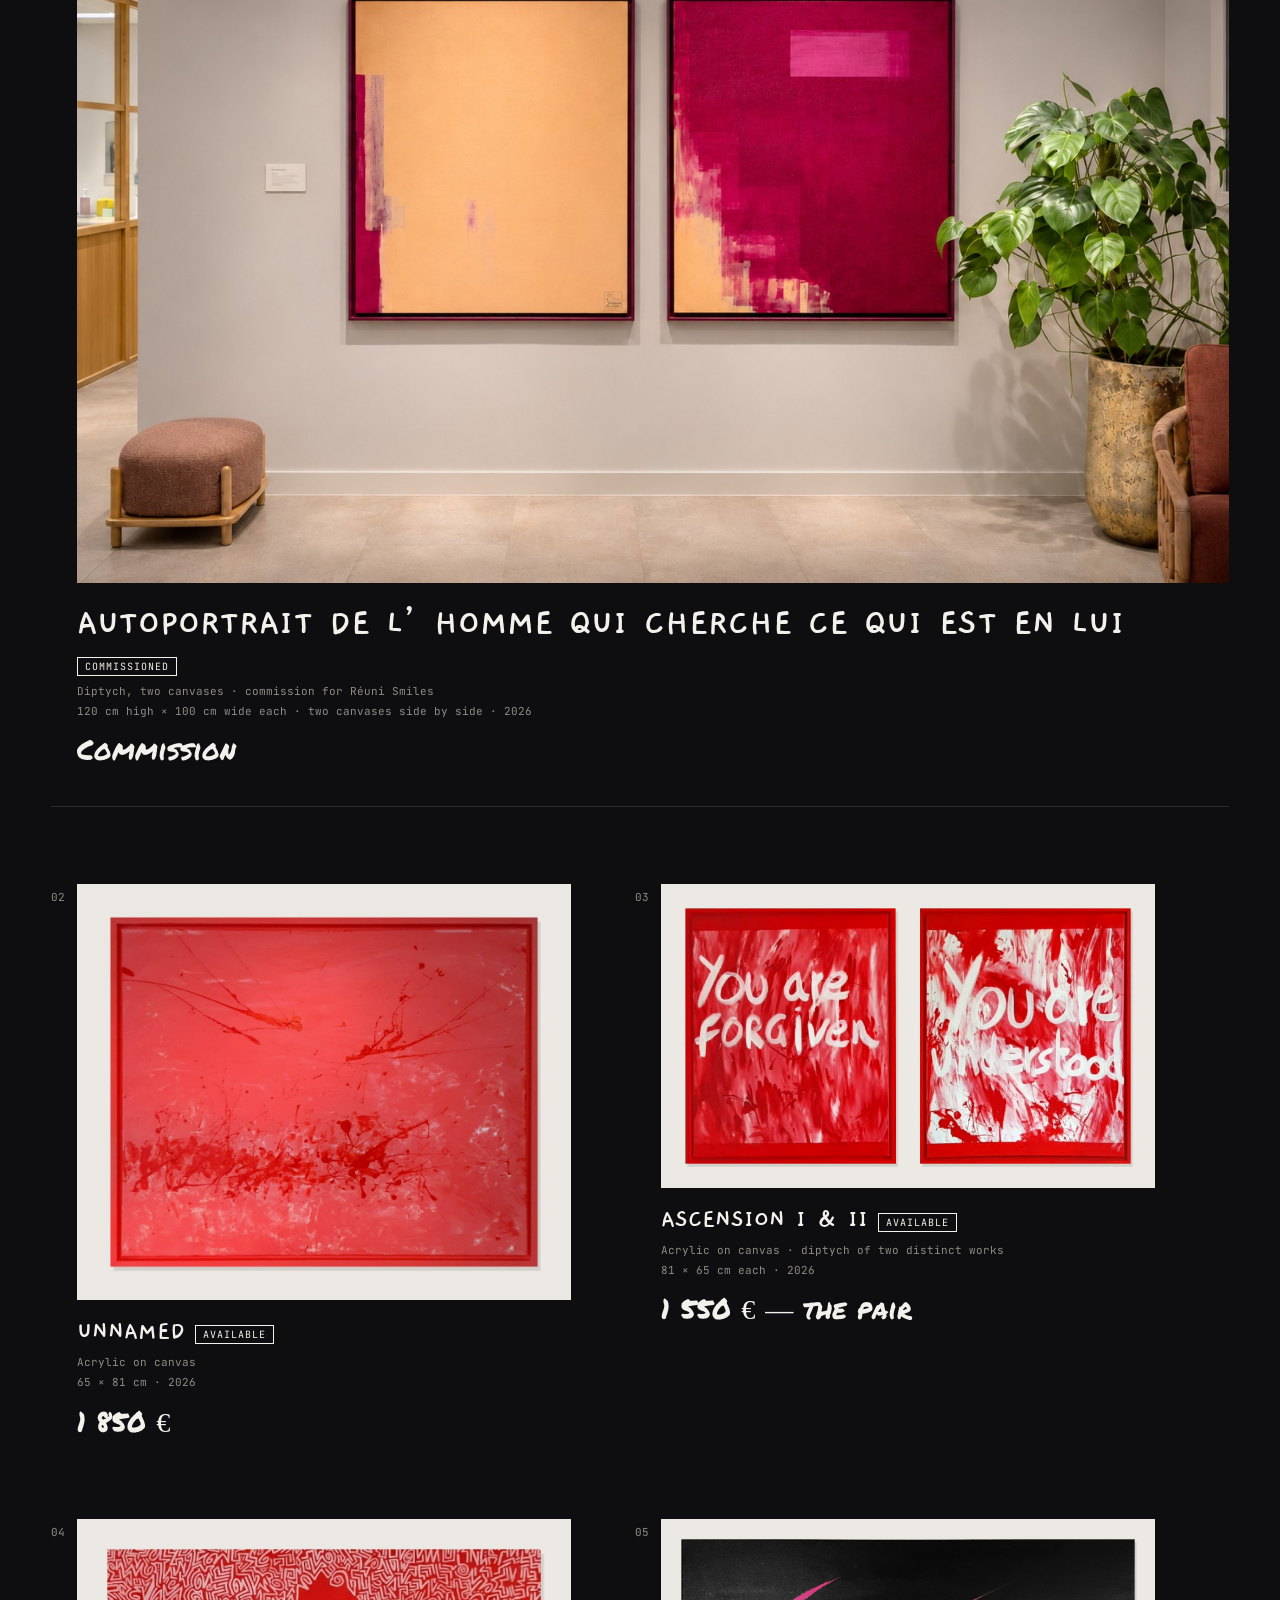
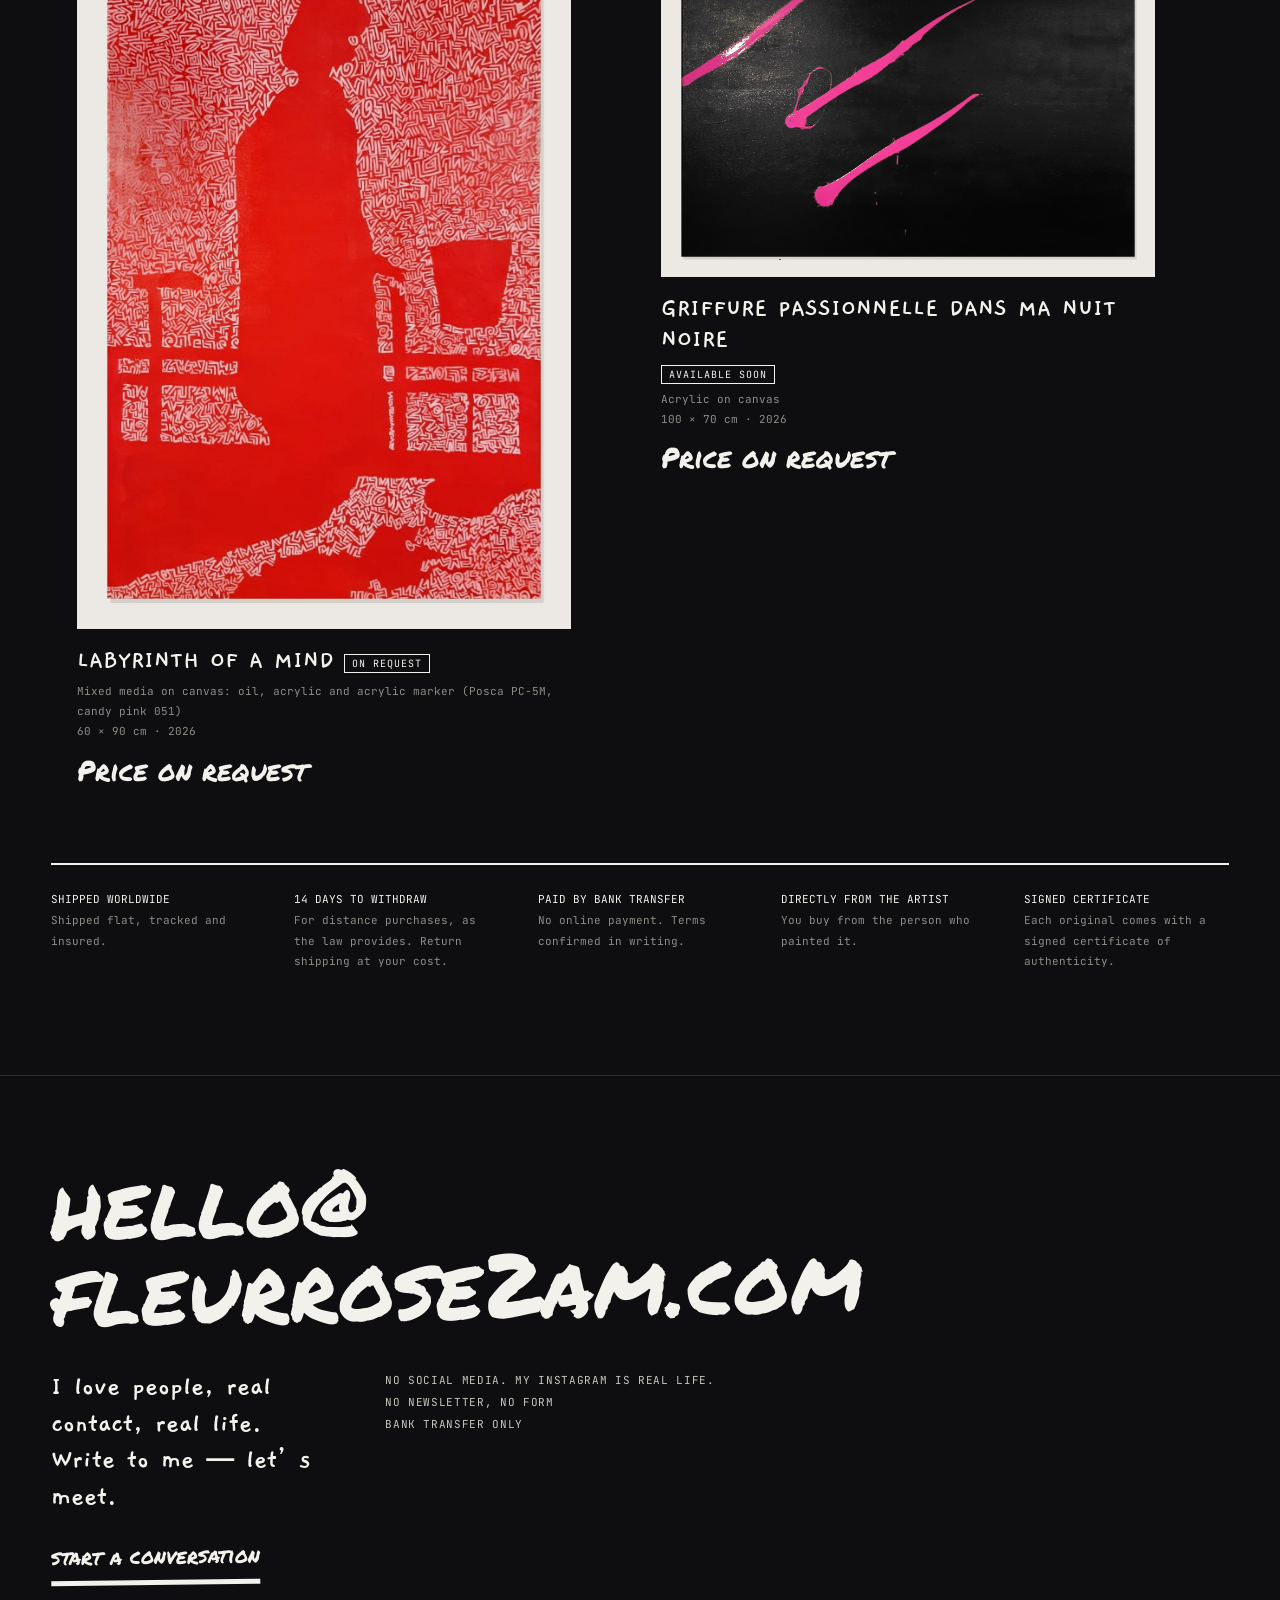
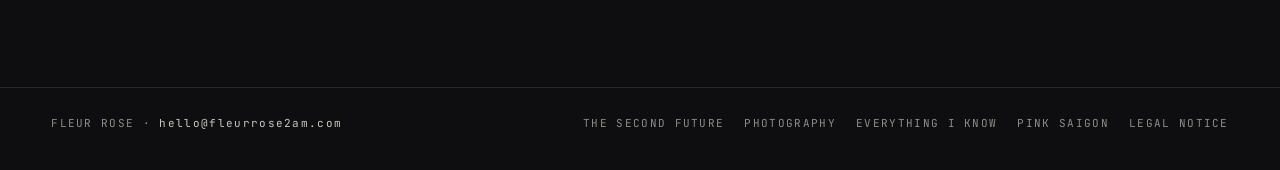
==== commit 6ba5bfaf: "feat: add main stylesheet and update website pages" ====
--- a/index.html
+++ b/index.html
@@ -22,7 +22,7 @@
   <link rel="preload" href="fonts/Archivo-400-latin.woff2" as="font" type="font/woff2" crossorigin>
   <link rel="preload" href="fonts/Gaegu-700-latin.woff2" as="font" type="font/woff2" crossorigin>
   <link rel="preload" href="fonts/JetBrainsMono-400-latin.woff2" as="font" type="font/woff2" crossorigin>
-  <link rel="stylesheet" href="css/main.css?v=11">
+  <link rel="stylesheet" href="css/main.css?v=12">
   
   
   <script type="application/ld+json">
@@ -108,10 +108,13 @@
     <p id="intro-paragraph" class="font-marker" data-i18n="home.intro_text" style="margin:0; font-size:clamp(22px, 3.8vw, 60px); line-height:1.06; letter-spacing:-0.01em; text-wrap:pretty; opacity:0;">
       At home there were only two books, a Bible and the phone directory. Nobody ever showed me a painting, nobody told me you could make one. But beauty was always there, everywhere, all the time.
     </p>
-    <div id="intro-actions" style="display:flex; flex-wrap:wrap; gap:20px; align-items:center; margin-top:2vh; transition:opacity 0.5s ease;">
-      <a href="#paintings" class="font-marker" style="font-size:clamp(20px, 2.2vw, 28px); border-bottom:5px solid #F3F1EC; padding:6px 0; display:inline-block; transform:rotate(-1deg);" data-i18n="home.see_wall">see the wall</a>
-      <a href="the-second-future.html" class="font-marker" style="font-size:clamp(20px, 2.2vw, 28px); border-bottom:5px solid #FF8FC7; color:#FF8FC7; padding:6px 0; display:inline-block; transform:rotate(1deg);">The Second Future →</a>
-      <a href="mailto:hello@fleurrose2am.com" class="font-marker" style="font-size:clamp(20px, 2.2vw, 28px); border-bottom:5px solid #8E8C86; color:#8E8C86; padding:6px 0; display:inline-block;" data-i18n="home.talk_cta">Talk to me</a>
+    <div id="intro-actions" style="display:flex; flex-wrap:wrap; gap:16px 22px; align-items:center; margin-top:2vh; transition:opacity 0.5s ease;">
+      <a href="#paintings" class="font-marker" style="font-size:clamp(19px, 2vw, 26px); border-bottom:4px solid #F3F1EC; padding:6px 0; display:inline-block; transform:rotate(-1deg);" data-i18n="home.see_wall">see the wall</a>
+      <a href="the-second-future.html" class="font-marker" style="font-size:clamp(19px, 2vw, 26px); border-bottom:4px solid #FF8FC7; color:#FF8FC7; padding:6px 0; display:inline-block; transform:rotate(0.8deg);">The Second Future &rarr;</a>
+      <a href="photography.html" class="font-marker" style="font-size:clamp(19px, 2vw, 26px); border-bottom:4px solid #F3F1EC; padding:6px 0; display:inline-block;">Photography</a>
+      <a href="everything-i-know-i-owe-to-others.html" class="font-marker" style="font-size:clamp(19px, 2vw, 26px); border-bottom:4px solid #F3F1EC; padding:6px 0; display:inline-block;">Everything I Know</a>
+      <a href="pink-saigon.html" class="font-marker" style="font-size:clamp(19px, 2vw, 26px); border-bottom:4px solid #F3F1EC; padding:6px 0; display:inline-block;">Pink Saigon</a>
+      <a href="mailto:hello@fleurrose2am.com" class="font-marker" style="font-size:clamp(19px, 2vw, 26px); border-bottom:4px solid #8E8C86; color:#8E8C86; padding:6px 0; display:inline-block;" data-i18n="home.talk_cta">Talk to me</a>
     </div>
   </section>
 
--- a/css/main.css
+++ b/css/main.css
@@ -111,7 +111,7 @@
   display: none;
 }
 
-@media (max-width: 960px) {
+@media (max-width: 768px) {
   .menu-bars-icon {
     display: inline-flex;
   }
@@ -127,10 +127,10 @@
 .nav-desktop-links {
   display: flex;
   align-items: center;
-  gap: 22px;
-  font-family: 'JetBrains Mono', monospace;
-  font-size: 10.5px;
-  letter-spacing: 0.14em;
+  gap: clamp(10px, 1.5vw, 22px);
+  font-family: 'JetBrains Mono', monospace;
+  font-size: clamp(9.5px, 0.85vw, 10.5px);
+  letter-spacing: 0.12em;
 }
 
 .nav-desktop-links a {
@@ -144,7 +144,7 @@
   color: #F3F1EC;
 }
 
-@media (max-width: 960px) {
+@media (max-width: 768px) {
   .nav-desktop-links {
     display: none;
   }
@@ -214,10 +214,10 @@
   .nav-desktop-links {
   display: flex;
   align-items: center;
-  gap: 22px;
-  font-family: 'JetBrains Mono', monospace;
-  font-size: 10.5px;
-  letter-spacing: 0.14em;
+  gap: clamp(10px, 1.5vw, 22px);
+  font-family: 'JetBrains Mono', monospace;
+  font-size: clamp(9.5px, 0.85vw, 10.5px);
+  letter-spacing: 0.12em;
 }
 
 .nav-desktop-links a {
@@ -231,7 +231,7 @@
   color: #F3F1EC;
 }
 
-@media (max-width: 960px) {
+@media (max-width: 768px) {
   .nav-desktop-links {
     display: none;
   }
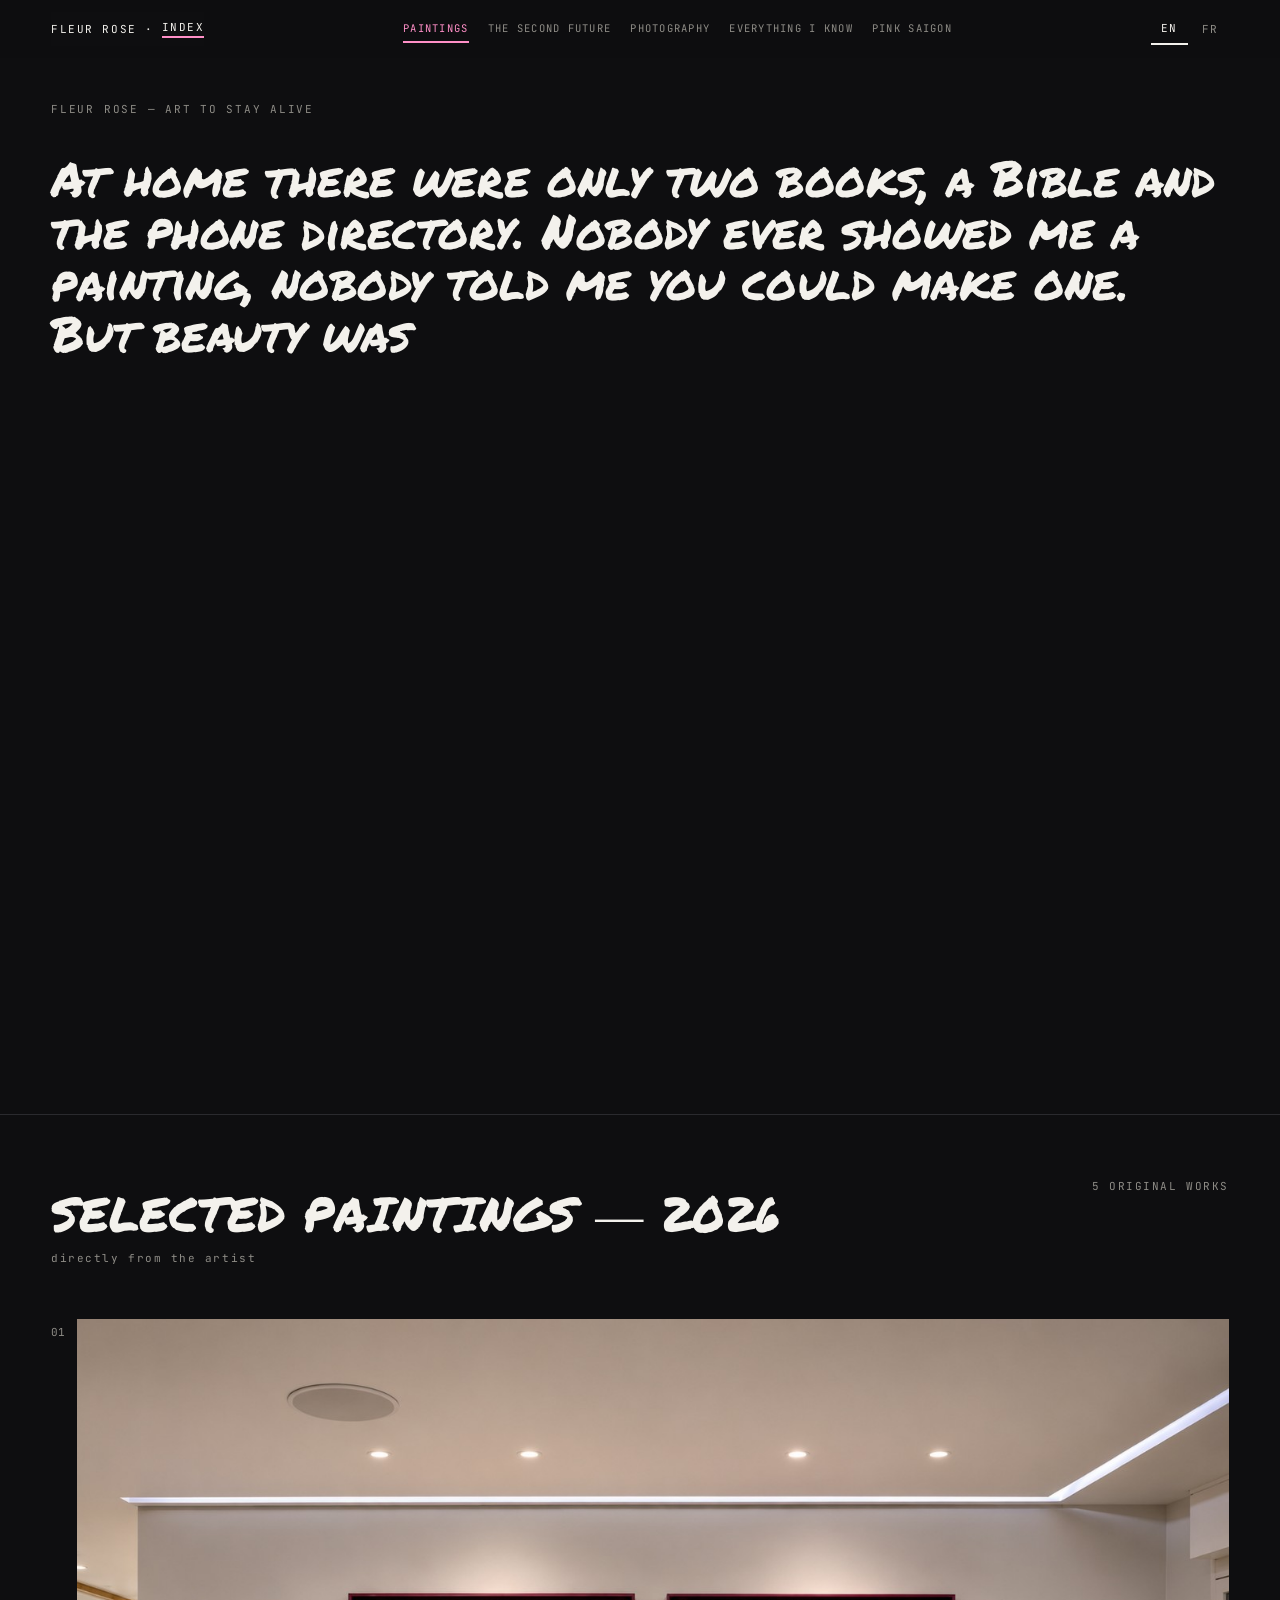
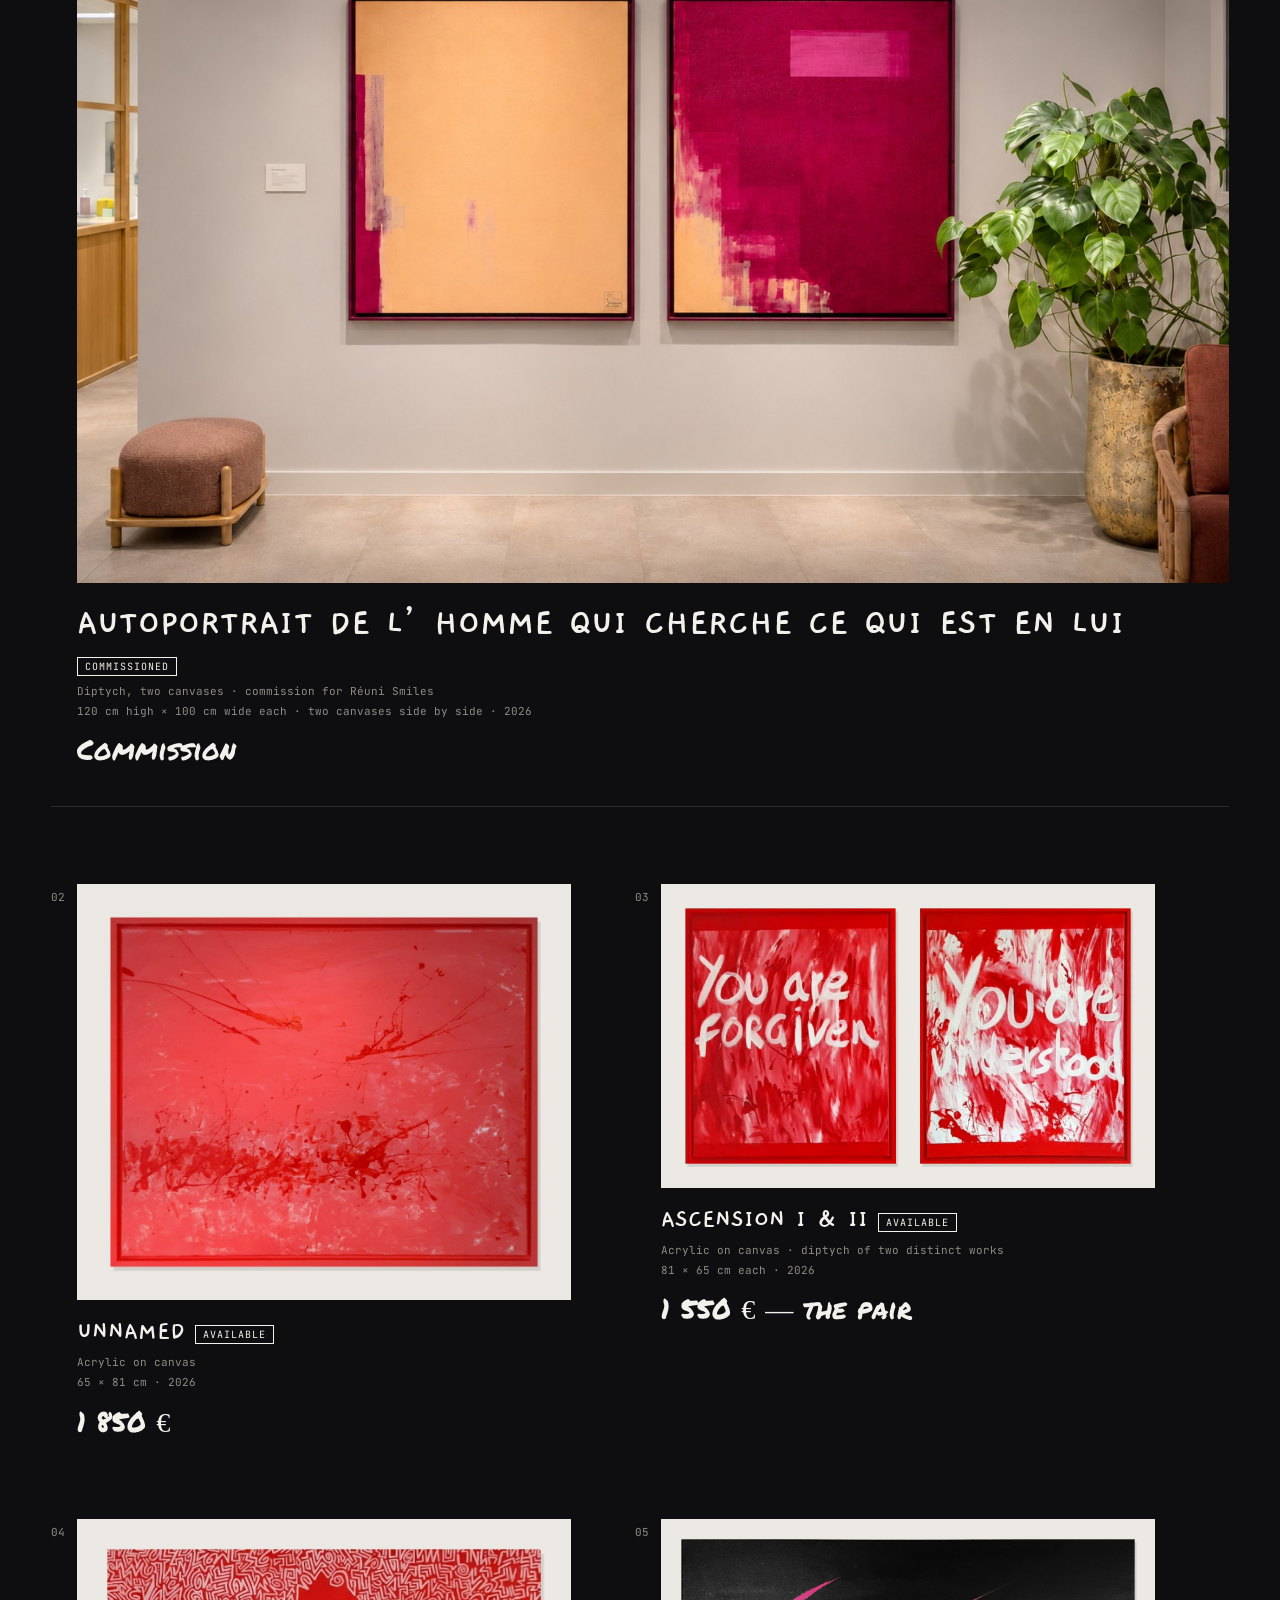
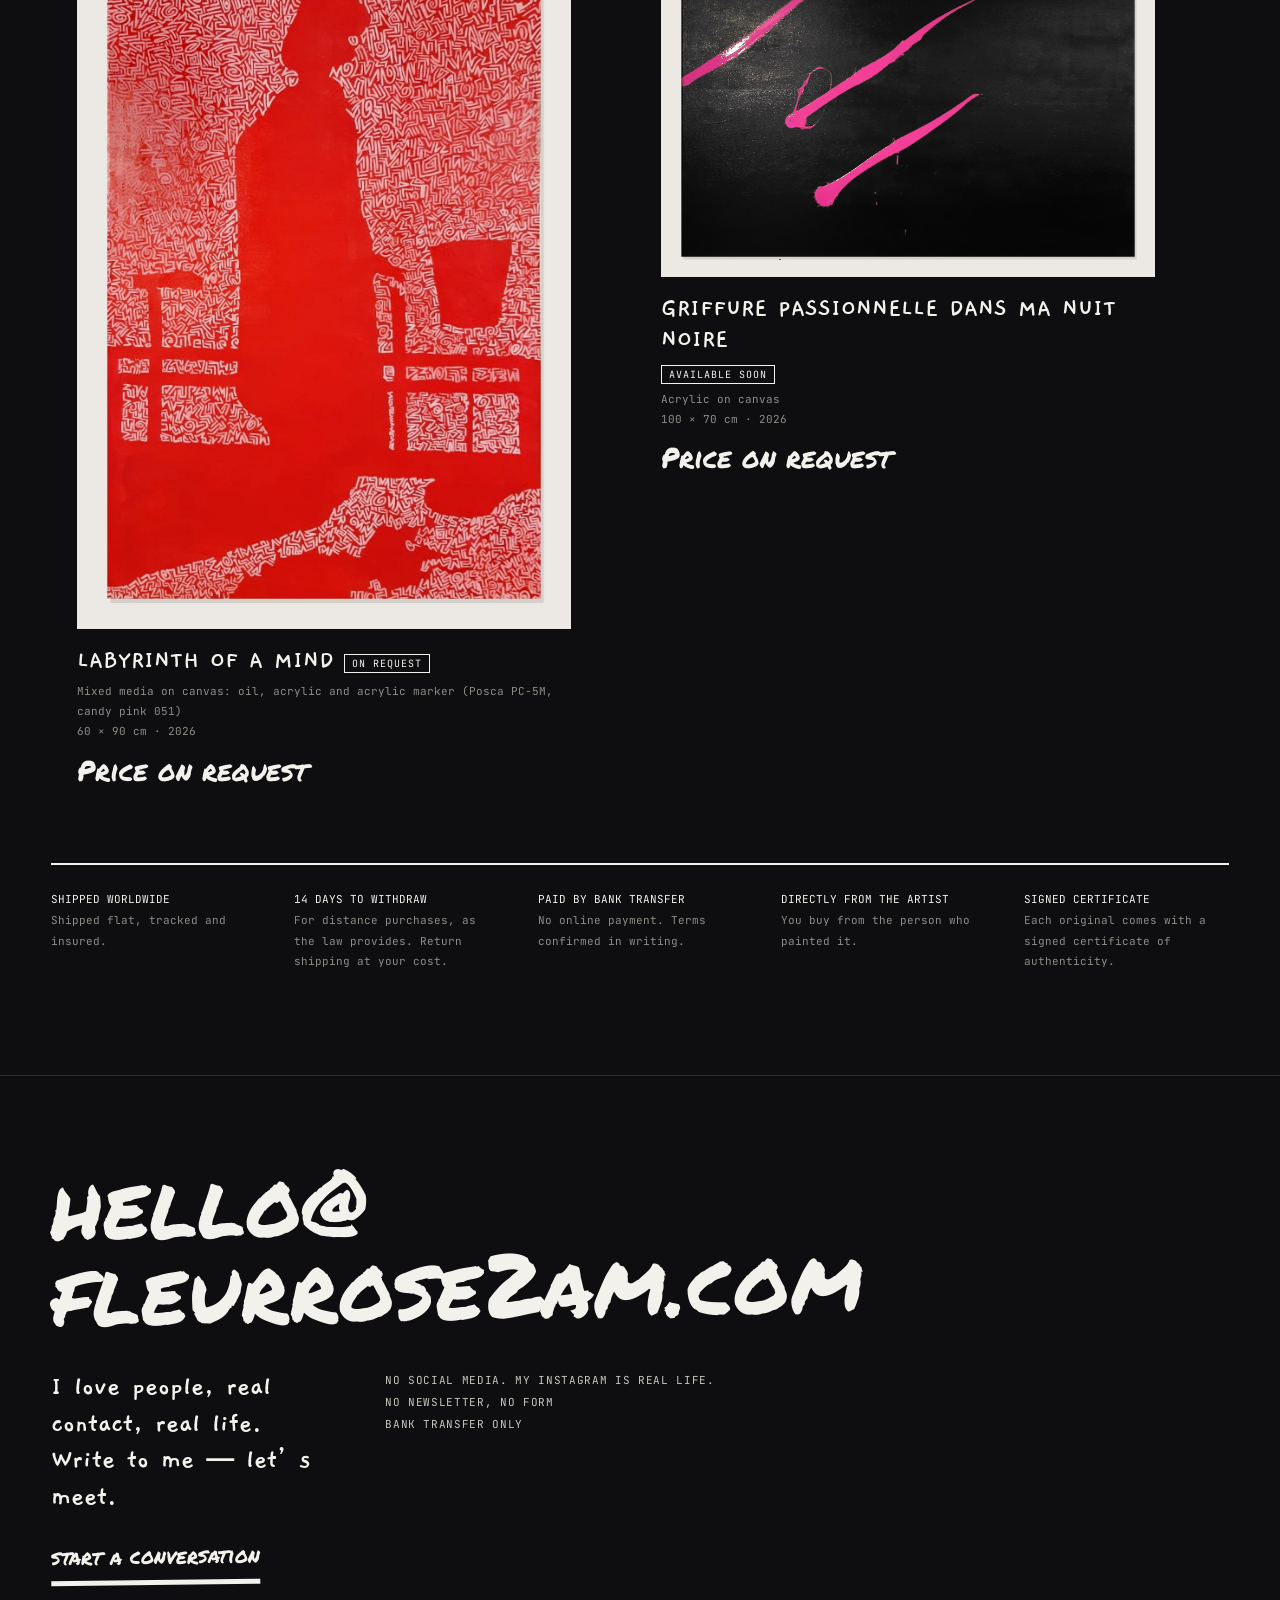
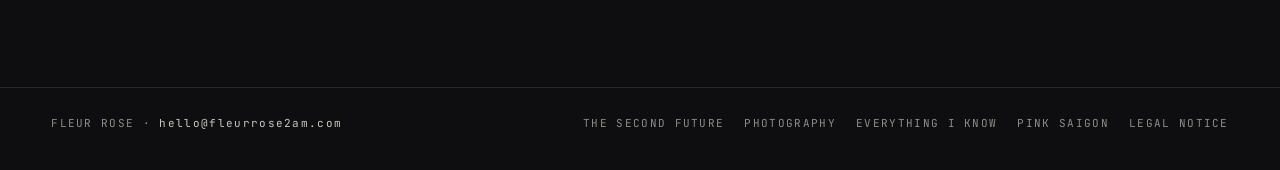
==== commit be121eda: "feat: add global stylesheet and update site pages with new styles" ====
--- a/index.html
+++ b/index.html
@@ -1,4 +1,4 @@
-<!DOCTYPE html>
+﻿<!DOCTYPE html>
 <html lang="en">
 <head>
   <meta charset="utf-8">
@@ -22,7 +22,7 @@
   <link rel="preload" href="fonts/Archivo-400-latin.woff2" as="font" type="font/woff2" crossorigin>
   <link rel="preload" href="fonts/Gaegu-700-latin.woff2" as="font" type="font/woff2" crossorigin>
   <link rel="preload" href="fonts/JetBrainsMono-400-latin.woff2" as="font" type="font/woff2" crossorigin>
-  <link rel="stylesheet" href="css/main.css?v=12">
+  <link rel="stylesheet" href="css/main.css?v=13">
   
   
   <script type="application/ld+json">
--- a/css/main.css
+++ b/css/main.css
@@ -48,6 +48,19 @@
 
 a:hover {
   color: var(--text-subtle);
+}
+
+a[href^="mailto:"]:hover,
+#inq-copy-fallback:hover {
+  color: #FF8FC7 !important;
+  border-color: #FF8FC7 !important;
+}
+
+#modal-inquire-btn:hover,
+#btn-order-email:hover,
+#sf-modal-reserve:hover {
+  background: #FF8FC7 !important;
+  color: #0E0E10 !important;
 }
 
 ::selection {
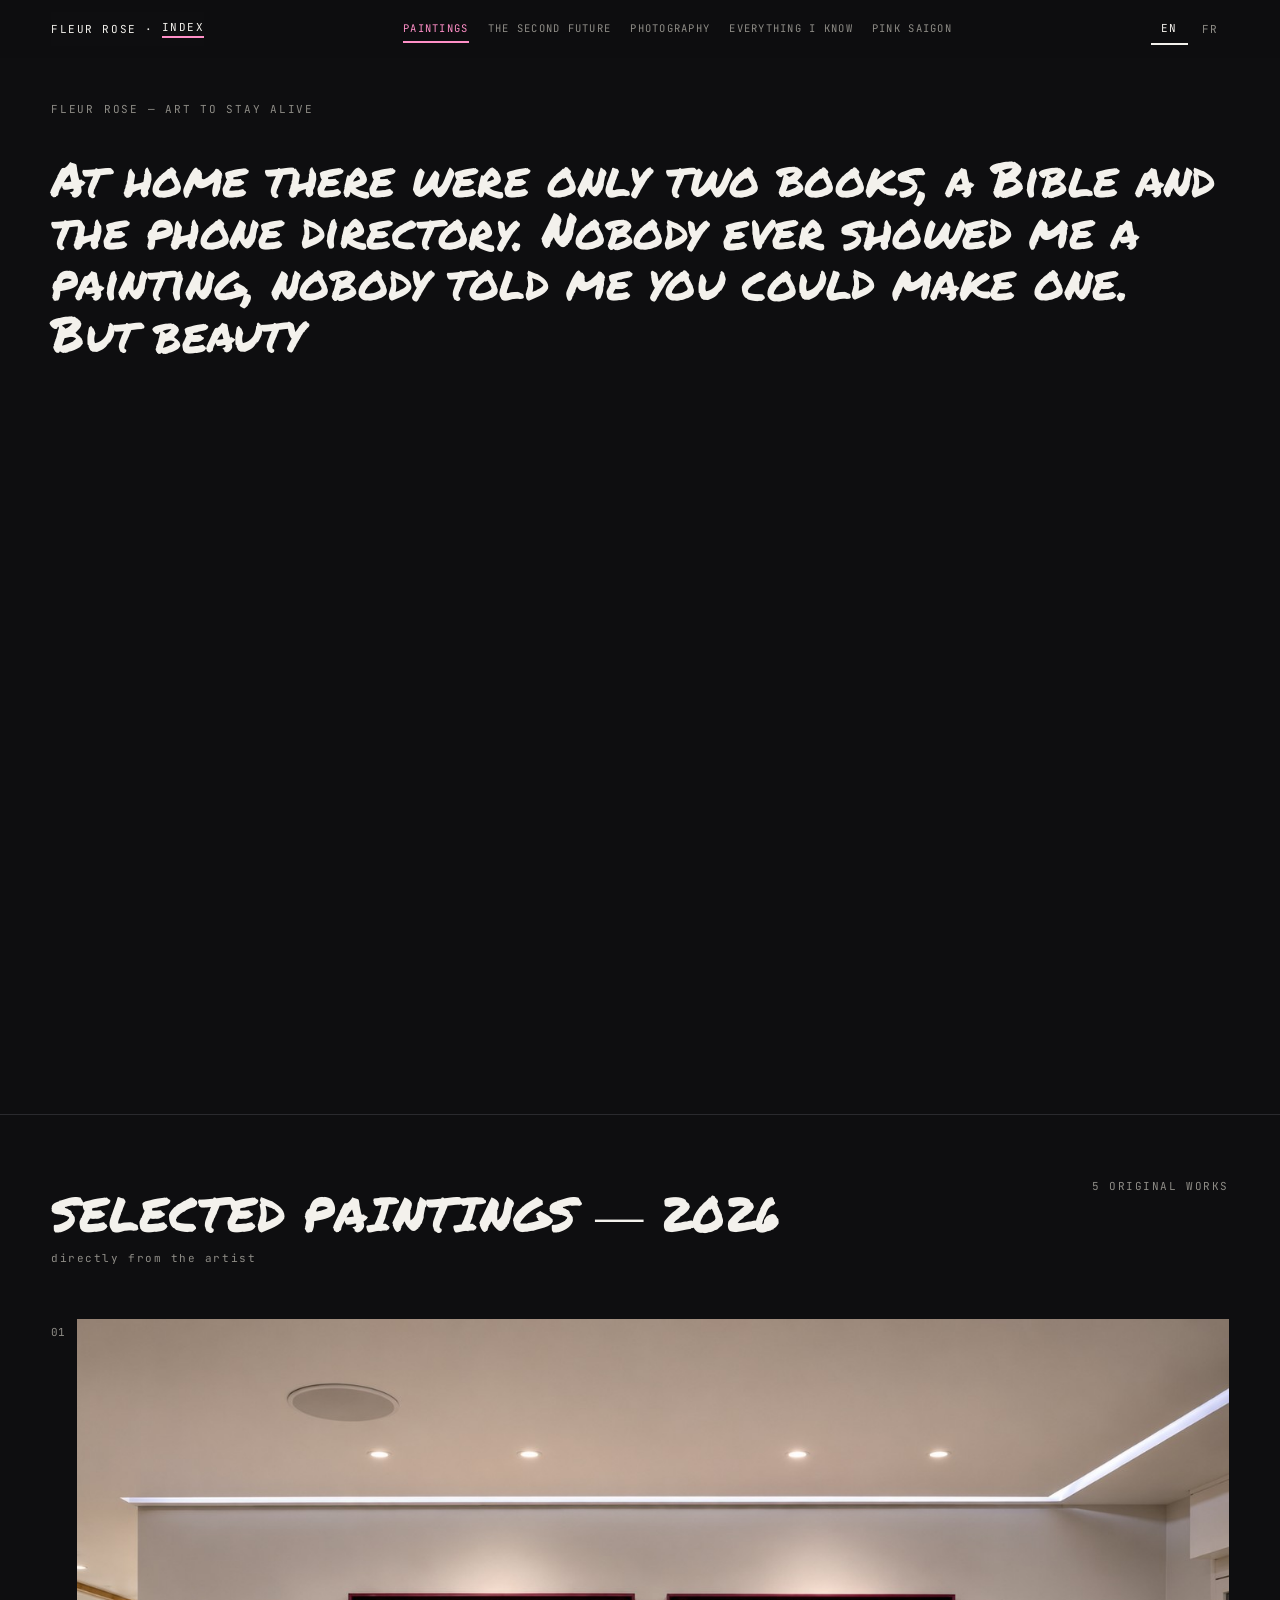
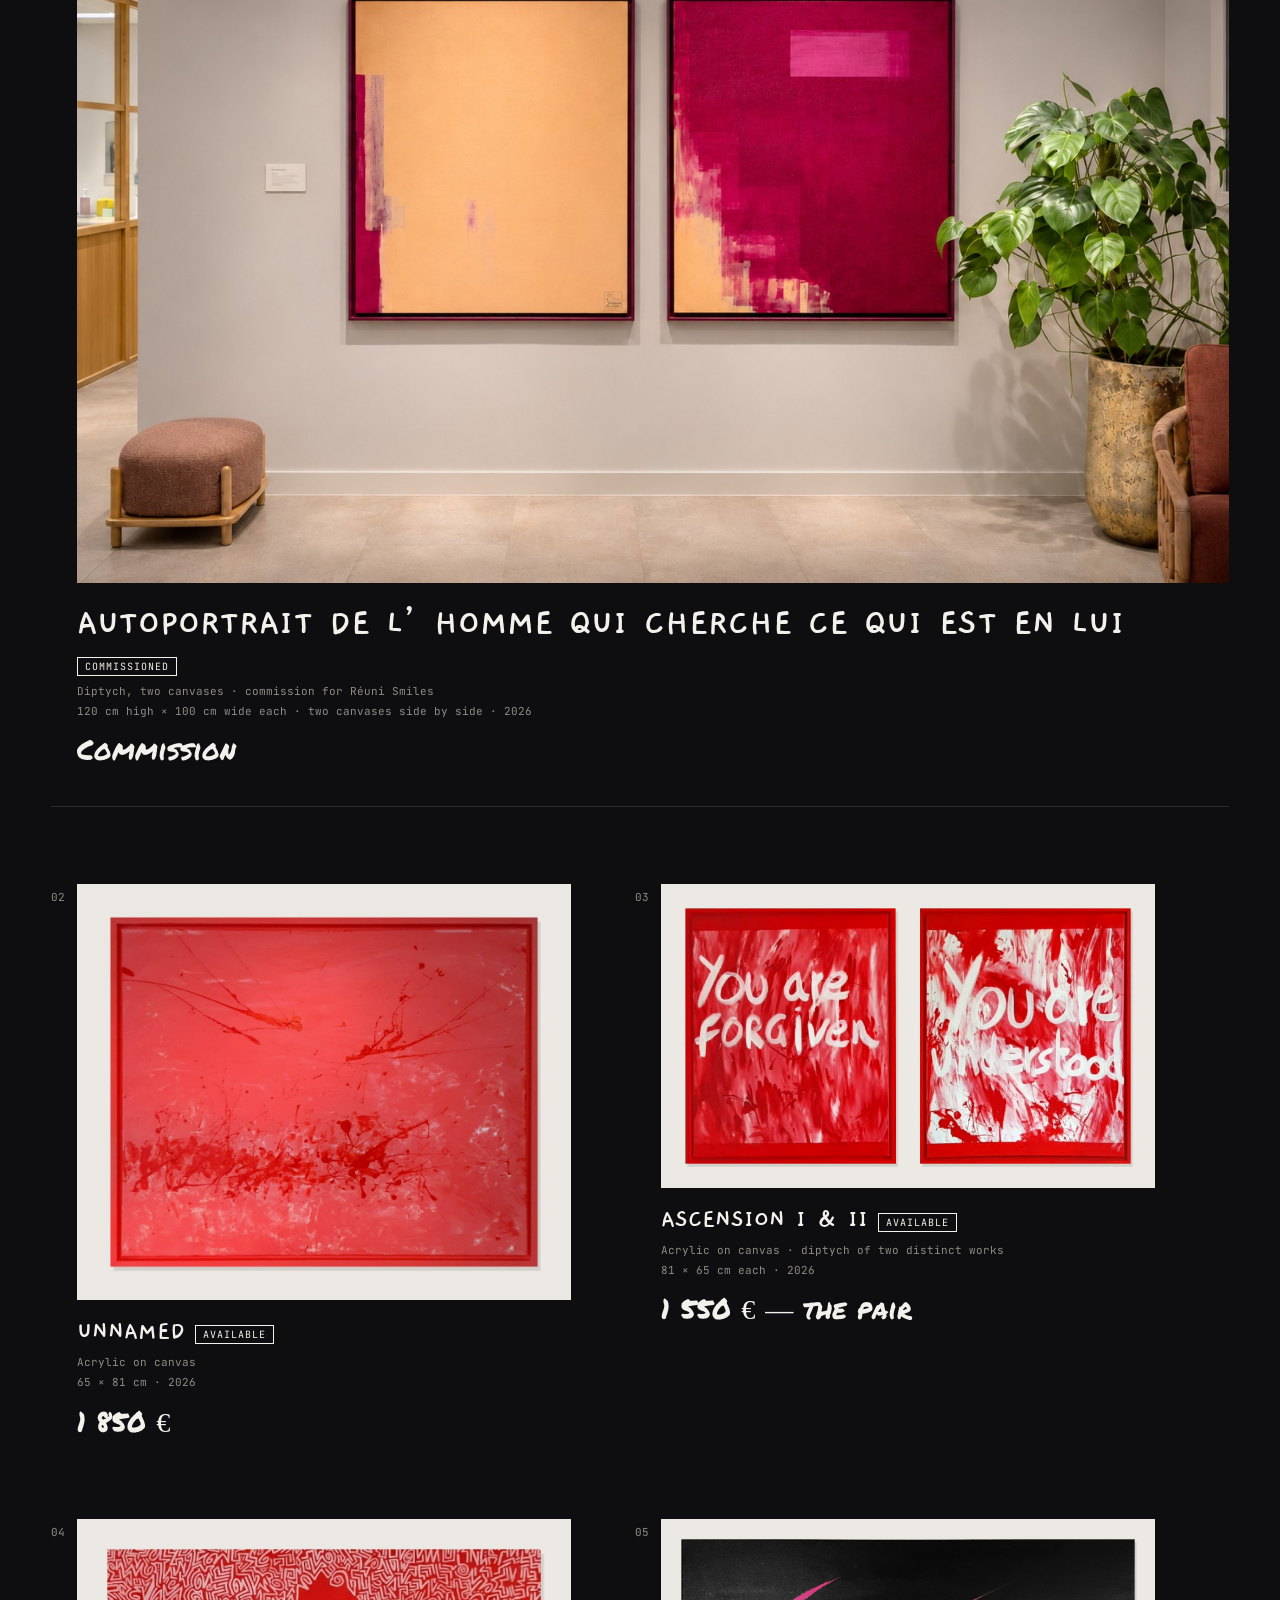
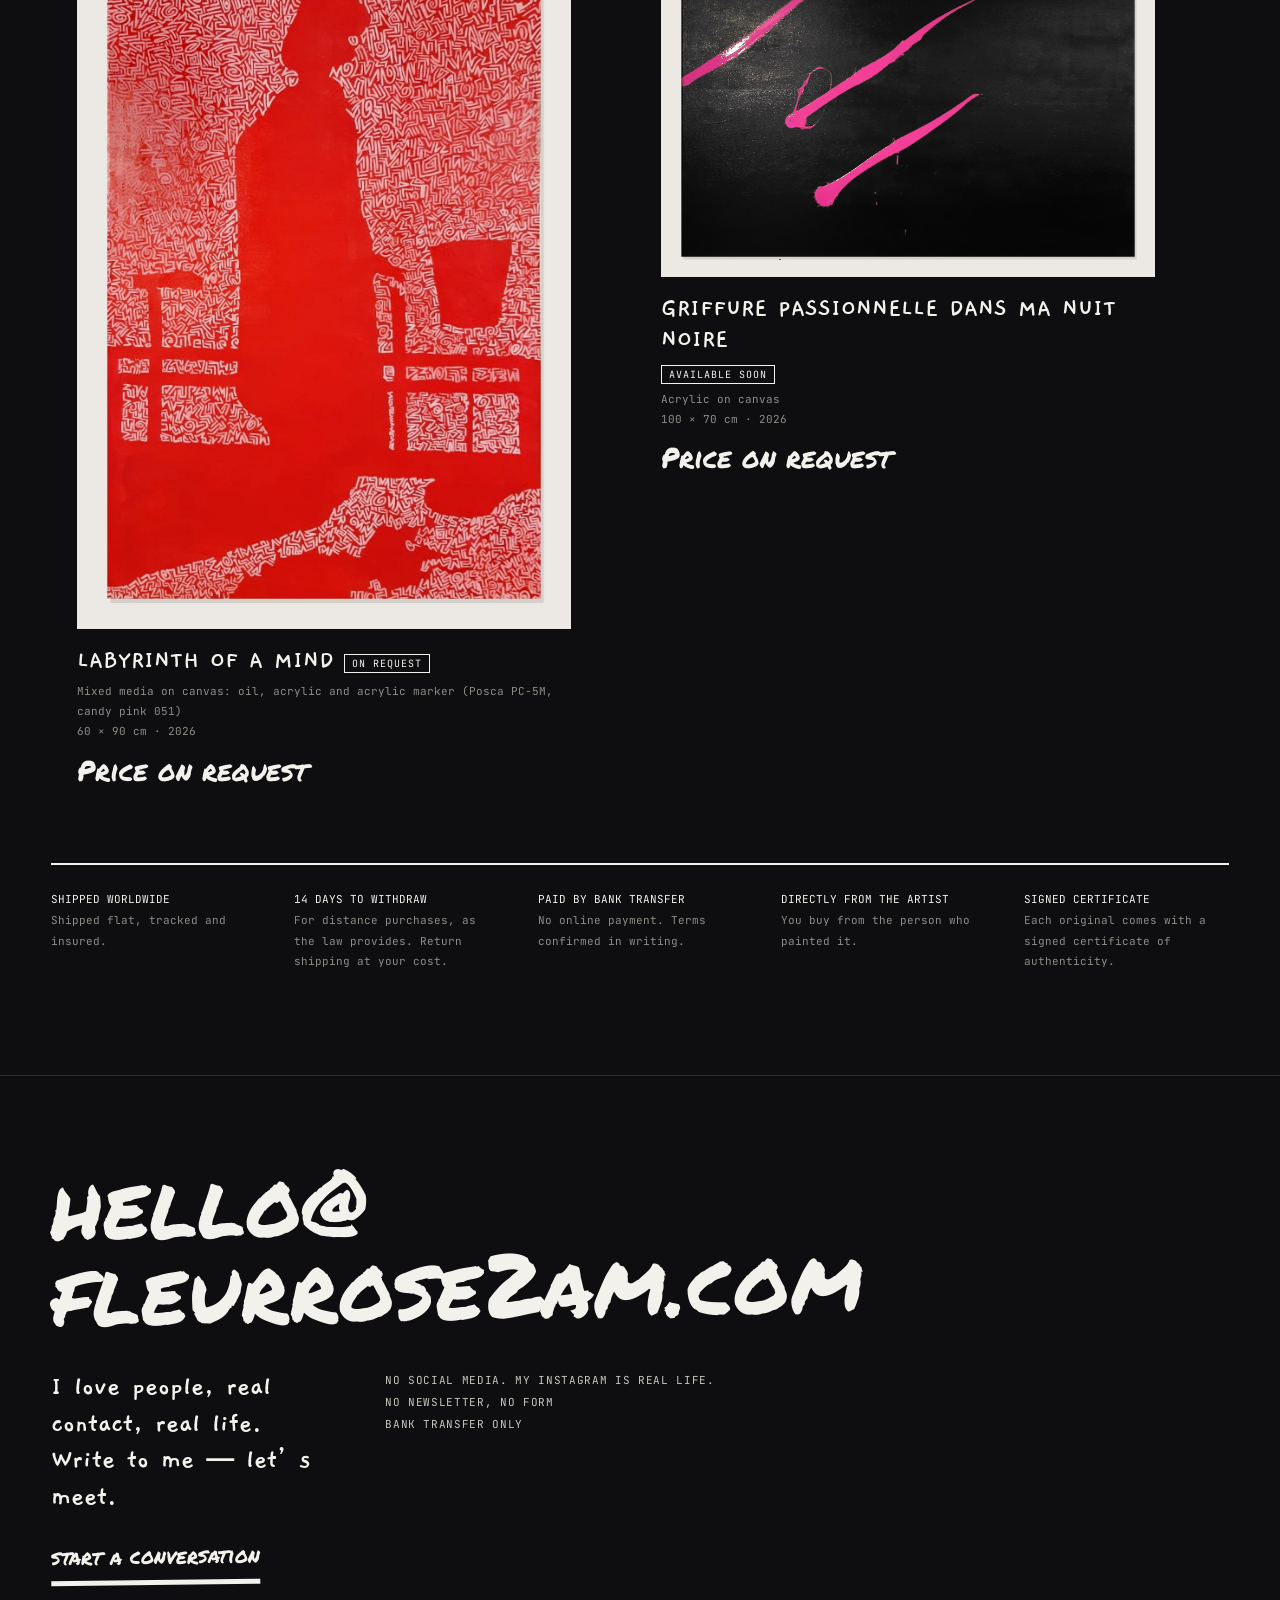
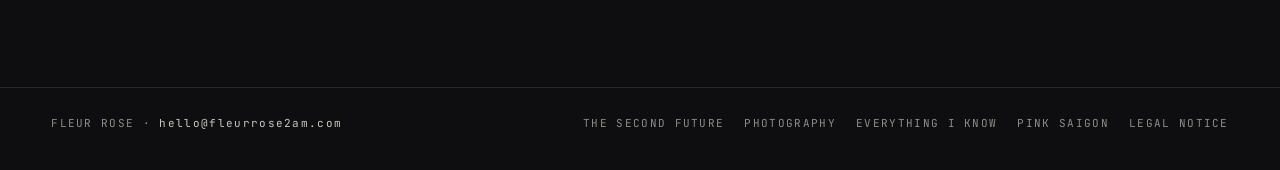
==== commit 592b4662: "feat: add Web3Forms-powered direct inquiry modal and script" ====
--- a/index.html
+++ b/index.html
@@ -209,7 +209,7 @@
 
   
   <script src="js/i18n.js?v=8"></script>
-  <script src="js/inquiry.js?v=11"></script>
+  <script src="js/inquiry.js?v=14"></script>
   <script src="js/main.js?v=11"></script>
   <script>
     let paintingsData = [];
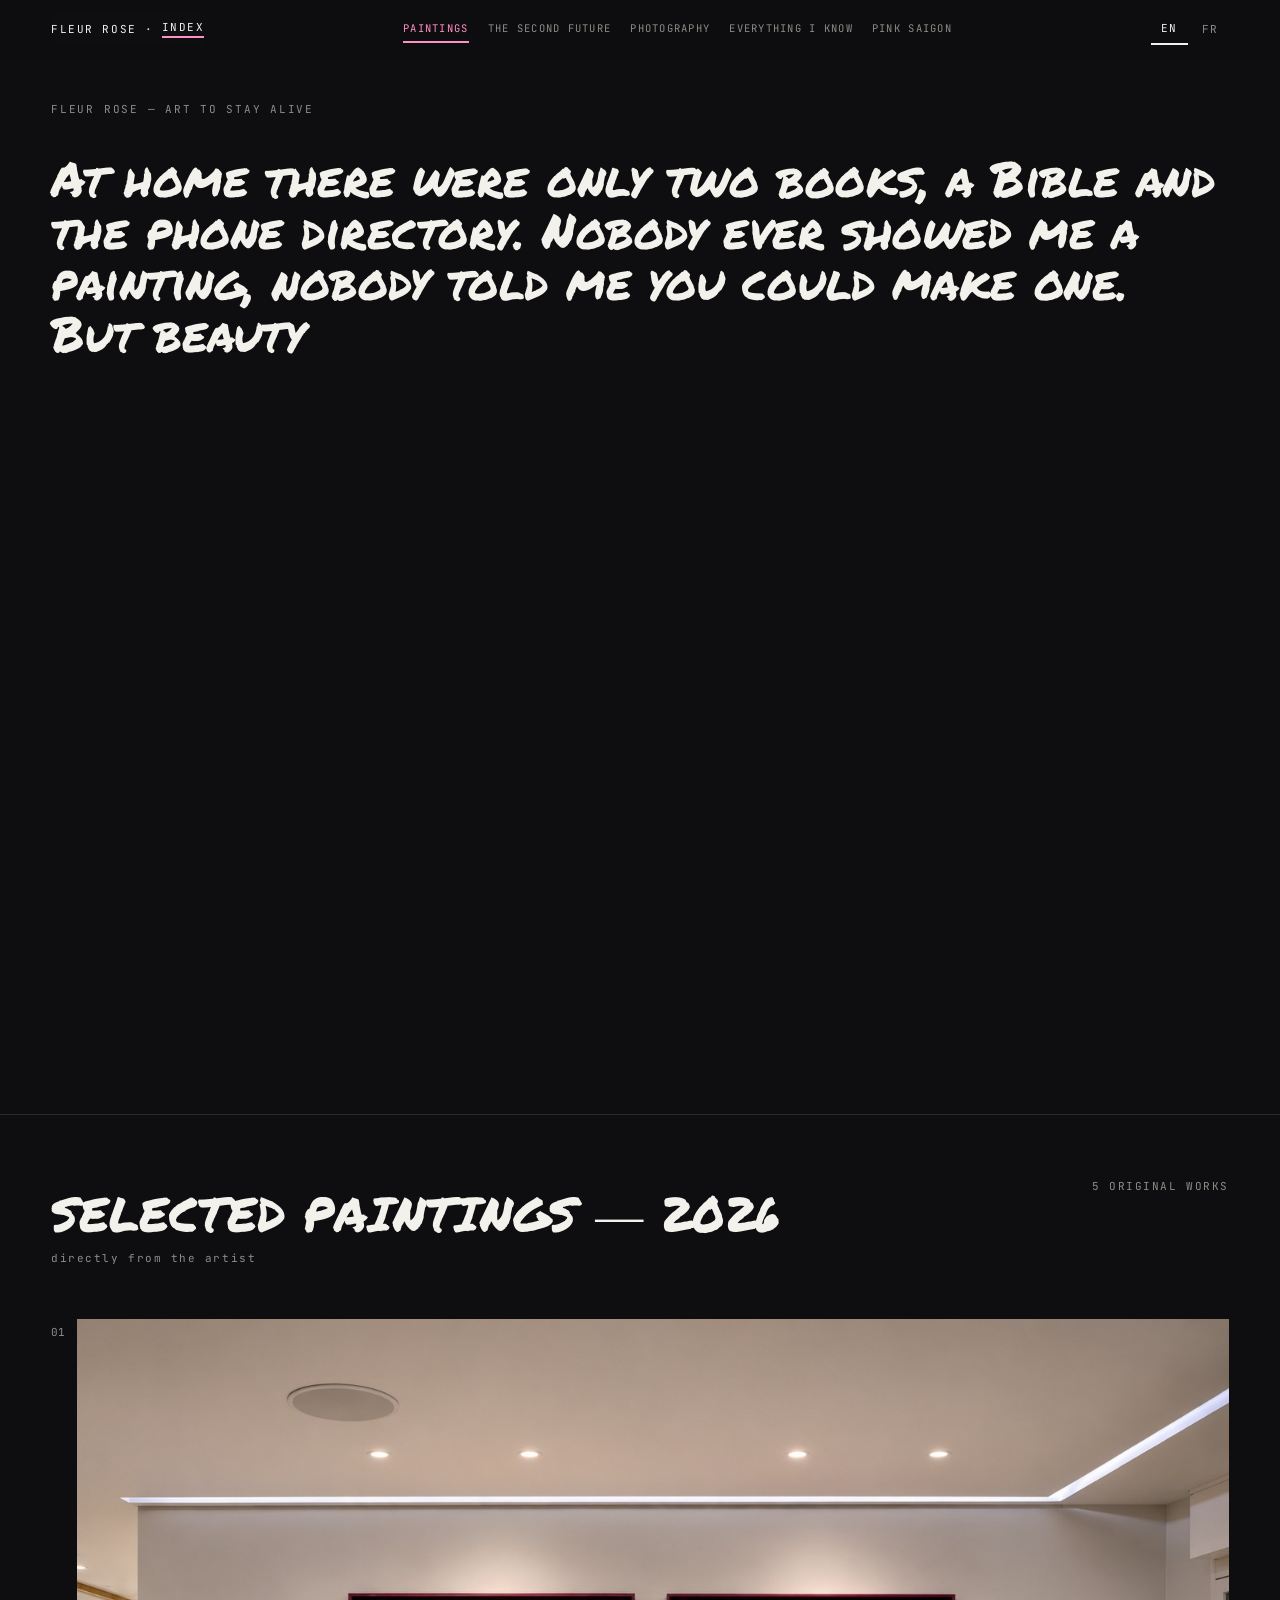
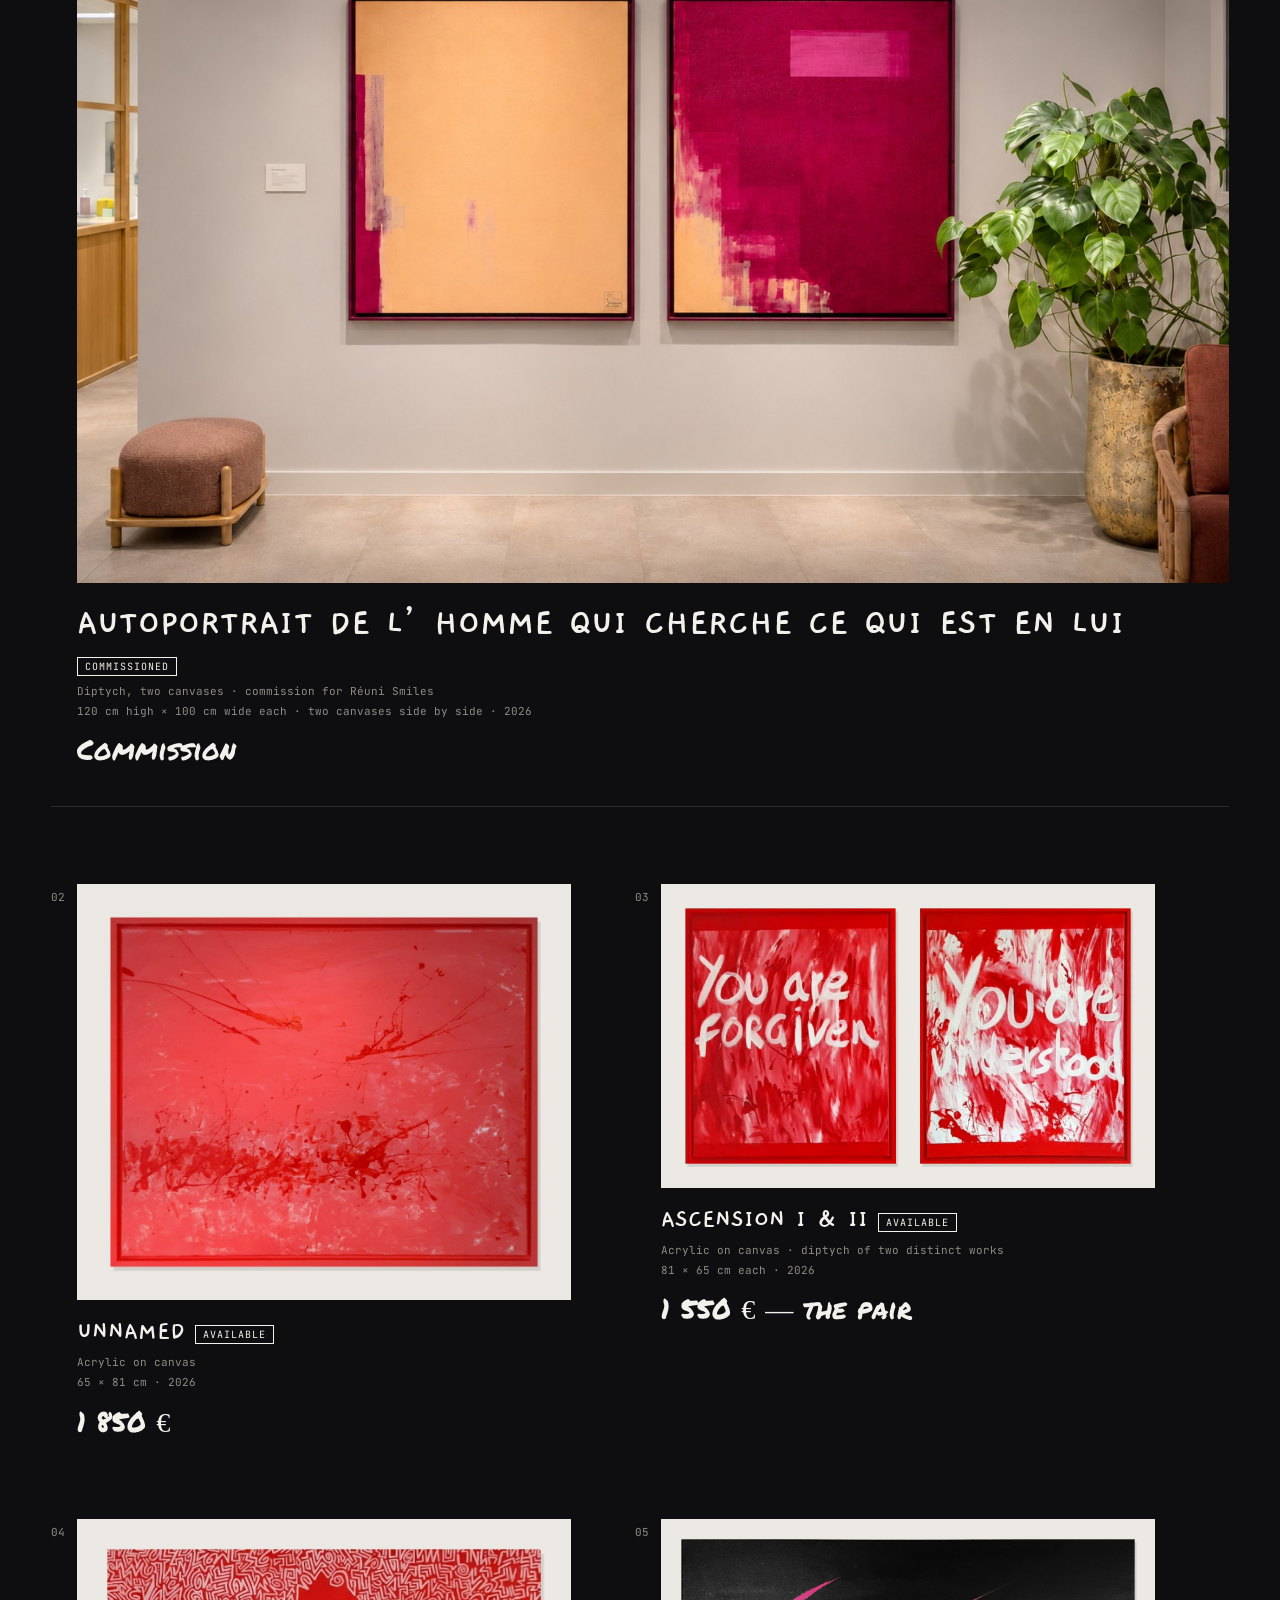
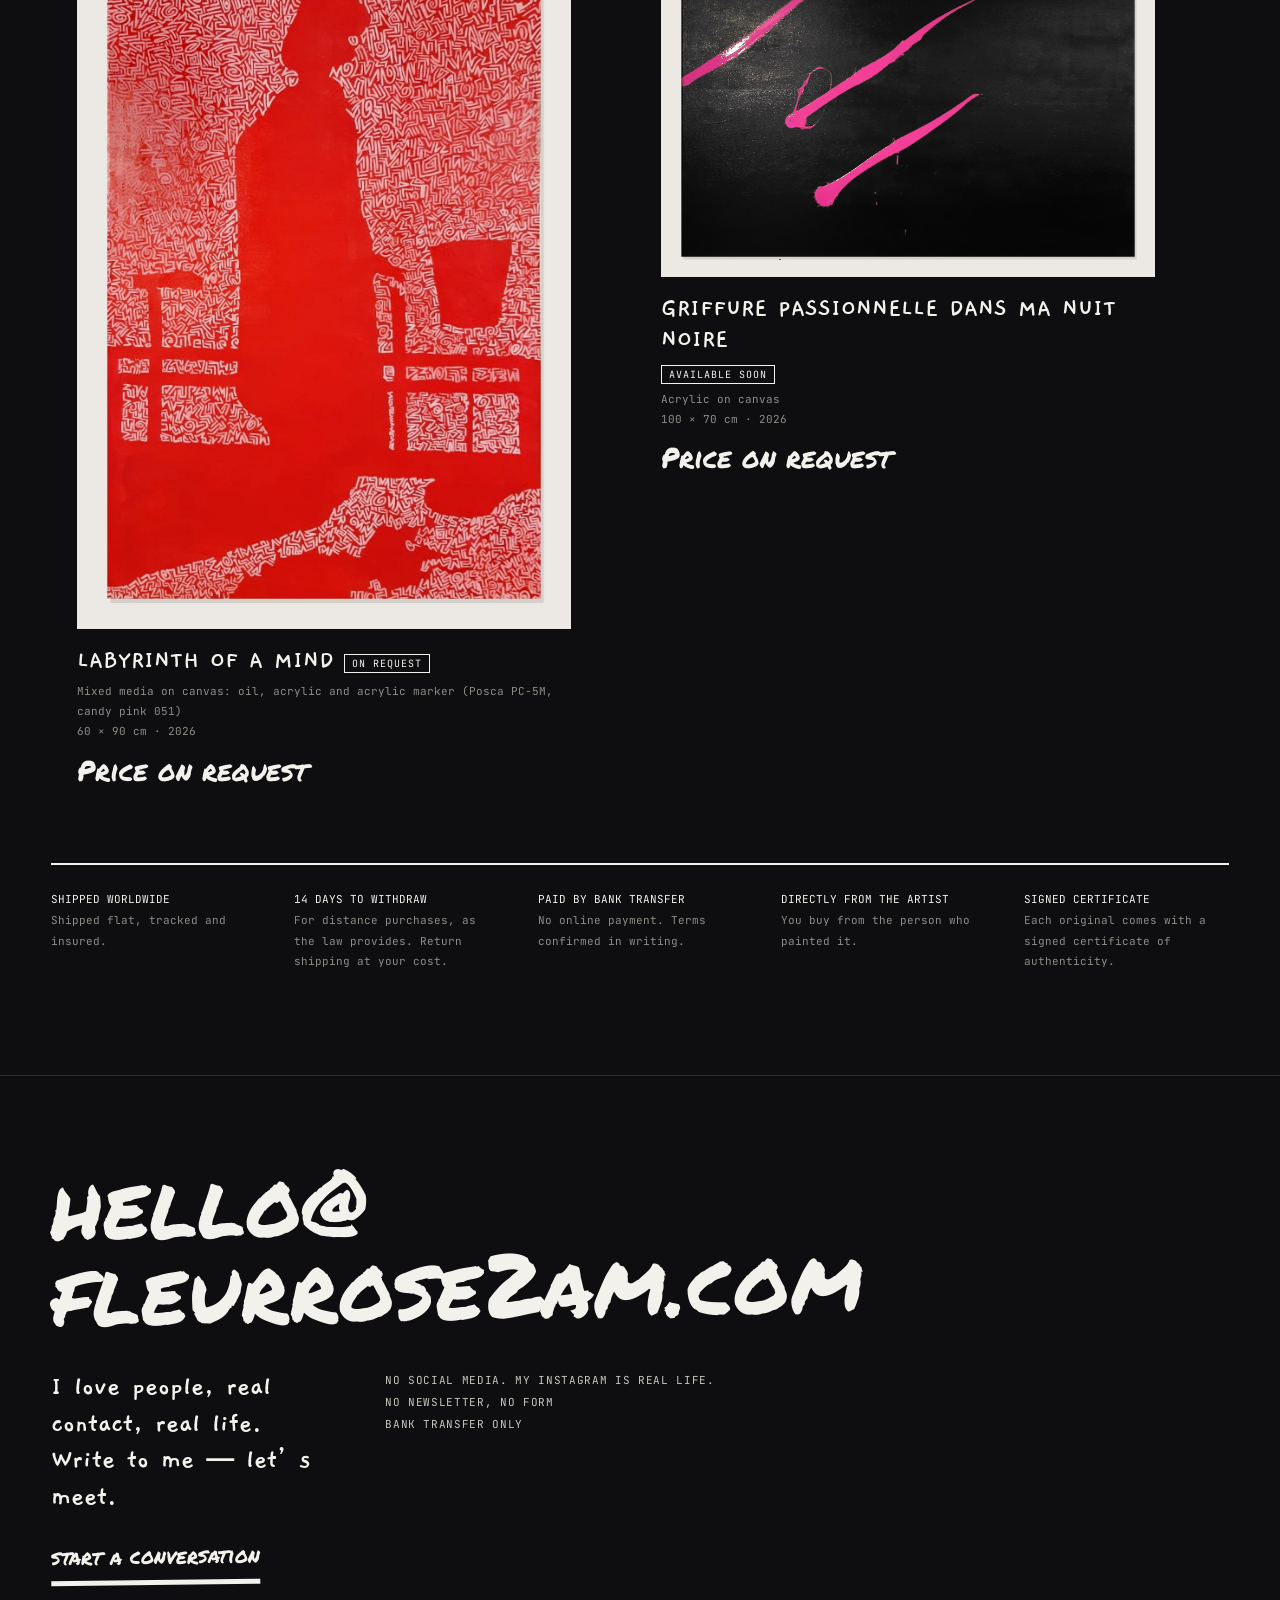
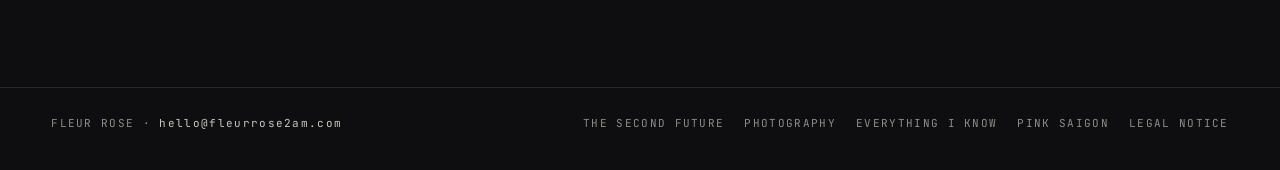
==== commit 17fa7963: "feat: add photography data and new photo assets" ====
--- a/index.html
+++ b/index.html
@@ -86,7 +86,7 @@
       </li>
       <li class="menu-item">
         <a href="photography.html" class="font-marker menu-link-main">PHOTOGRAPHY</a>
-        <span class="font-mono menu-link-sub">29 numbered works · 2008–2010</span>
+        <span class="font-mono menu-link-sub">35 numbered works · 2008–2015</span>
       </li>
       <li class="menu-item">
         <a href="everything-i-know-i-owe-to-others.html" class="font-marker menu-link-main">EVERYTHING I KNOW</a>
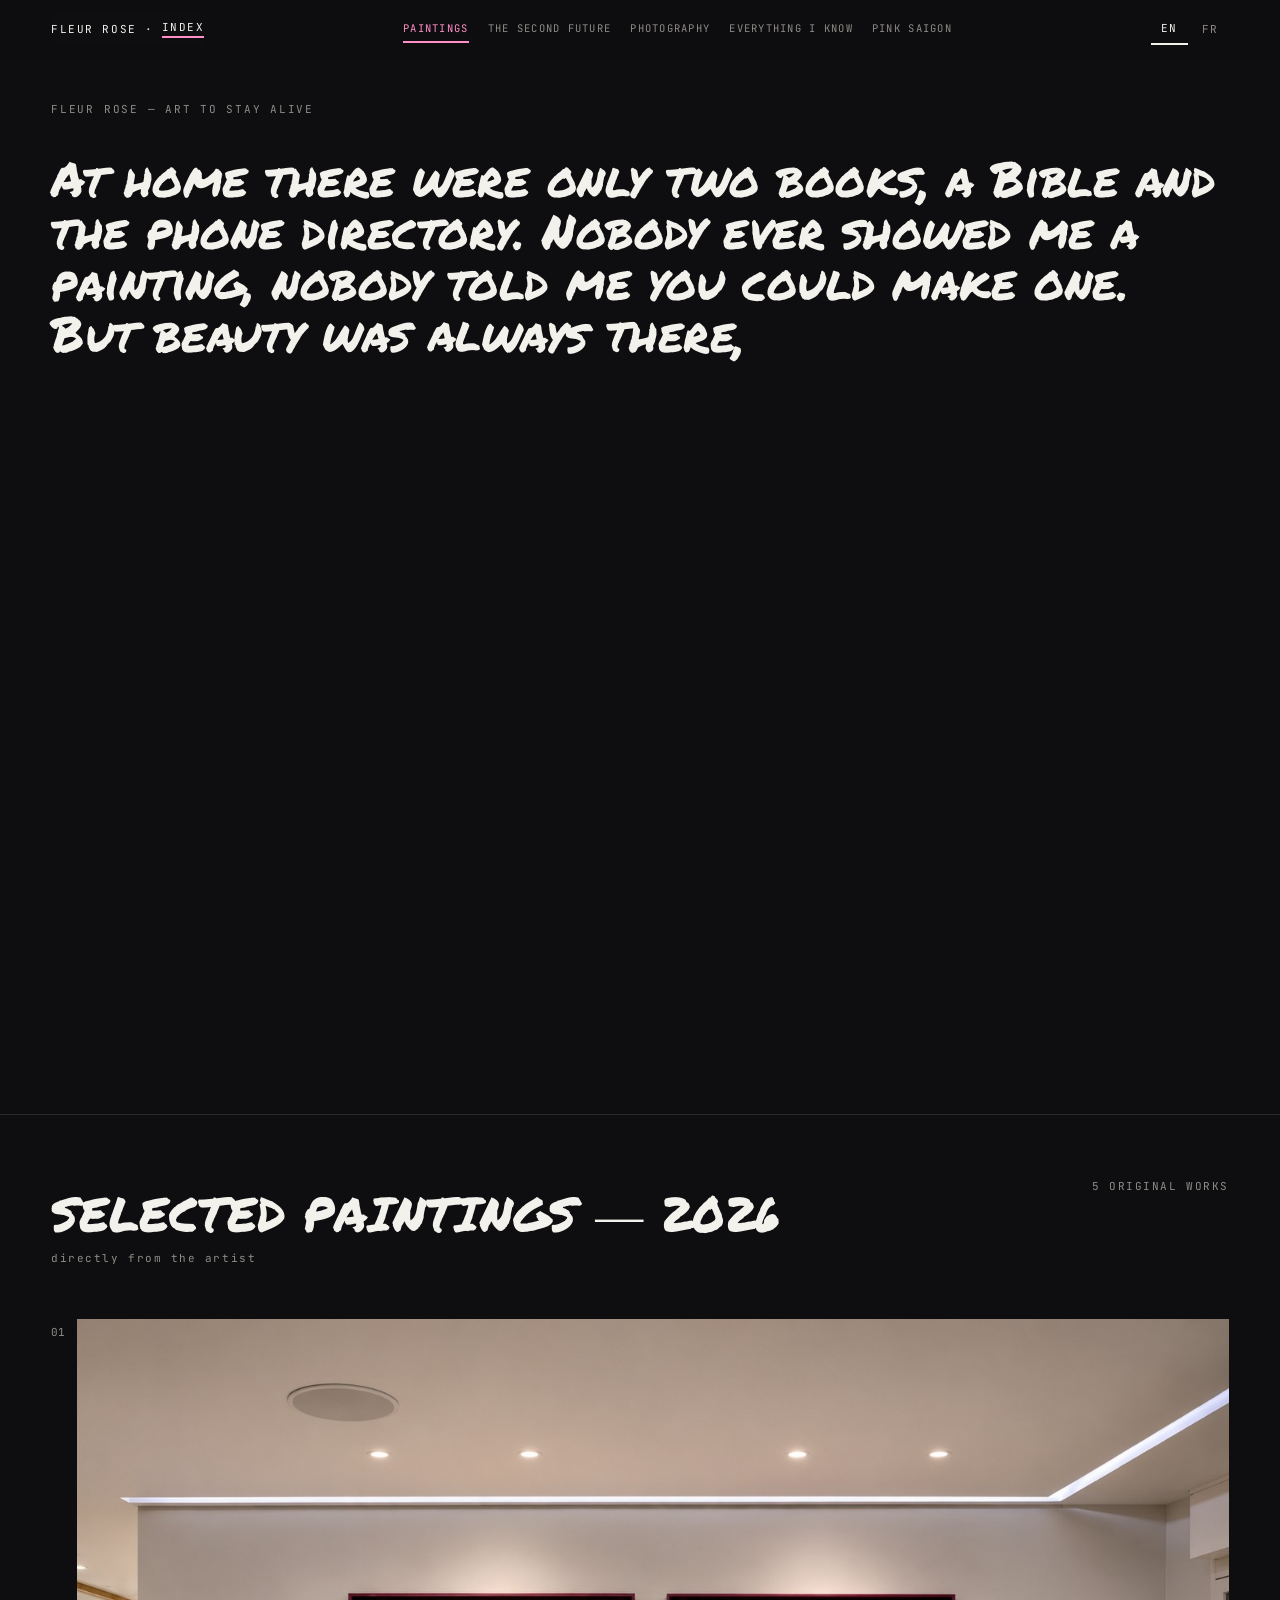
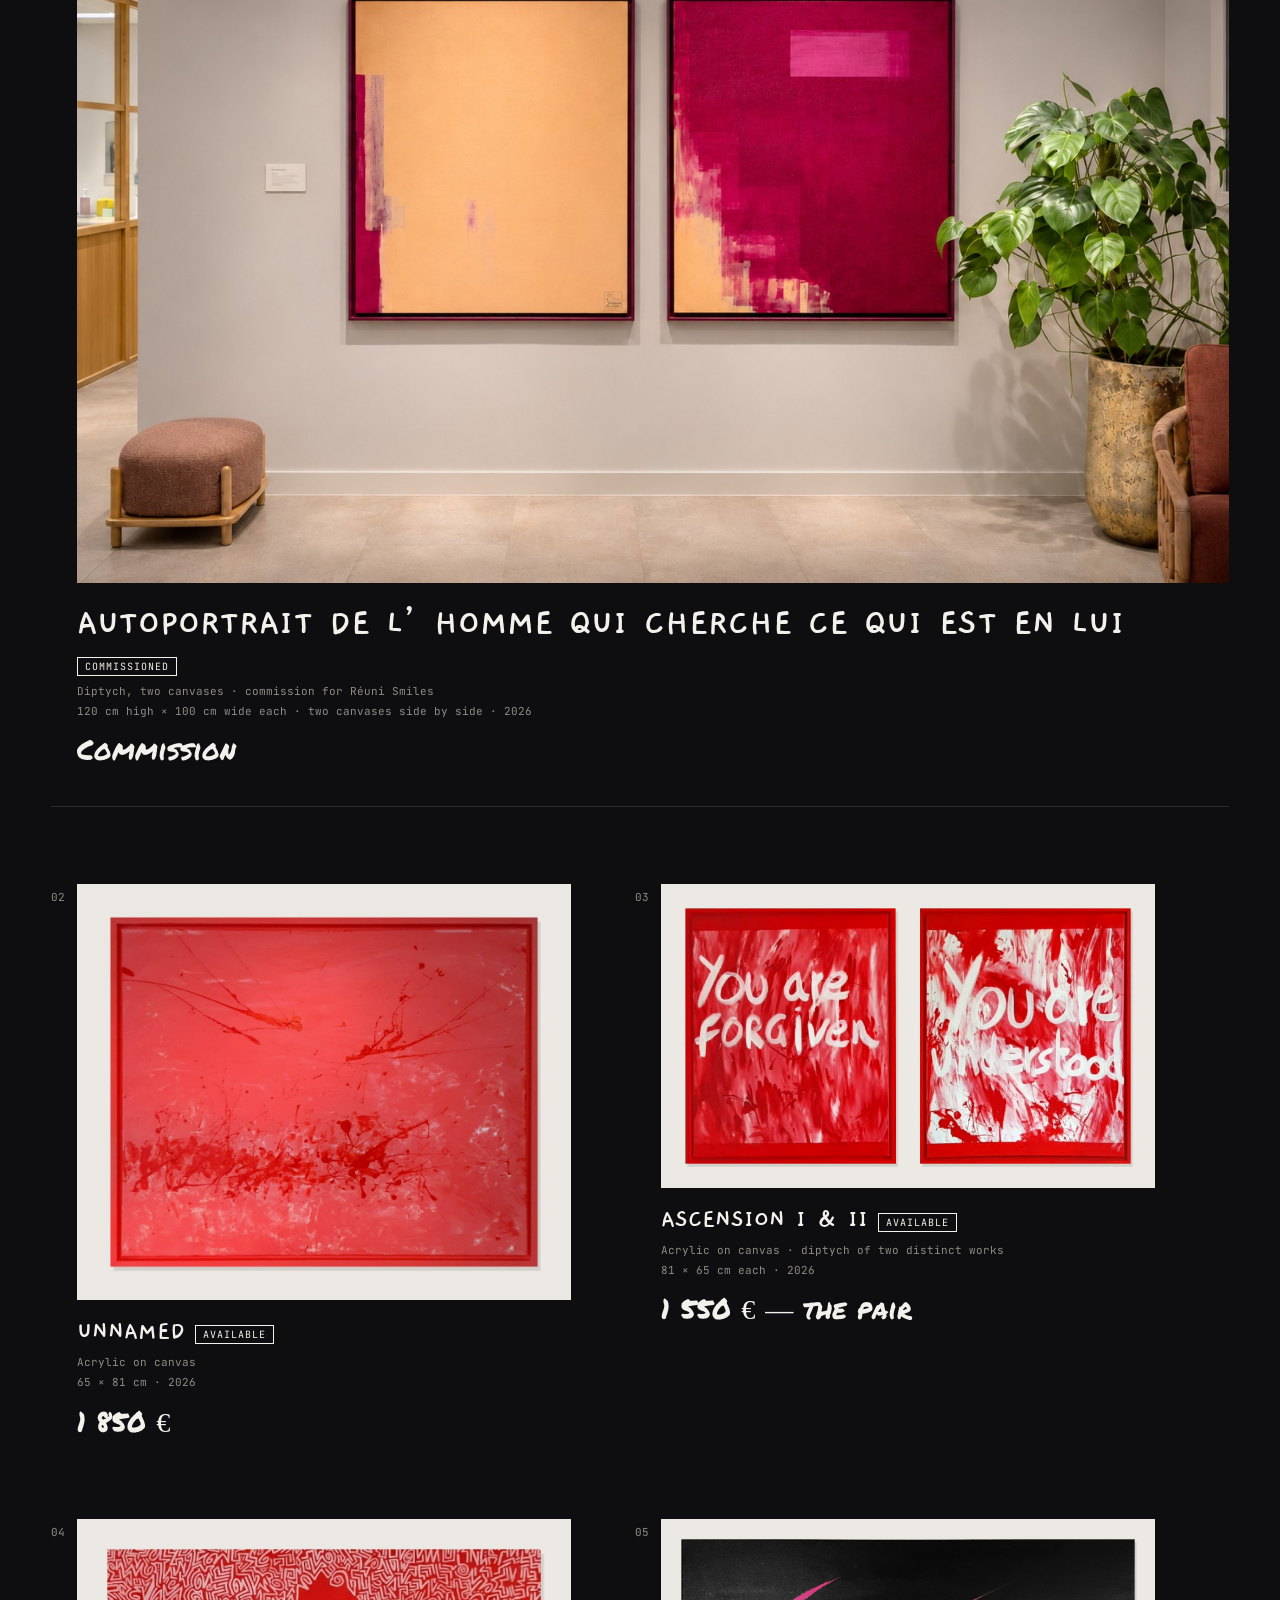
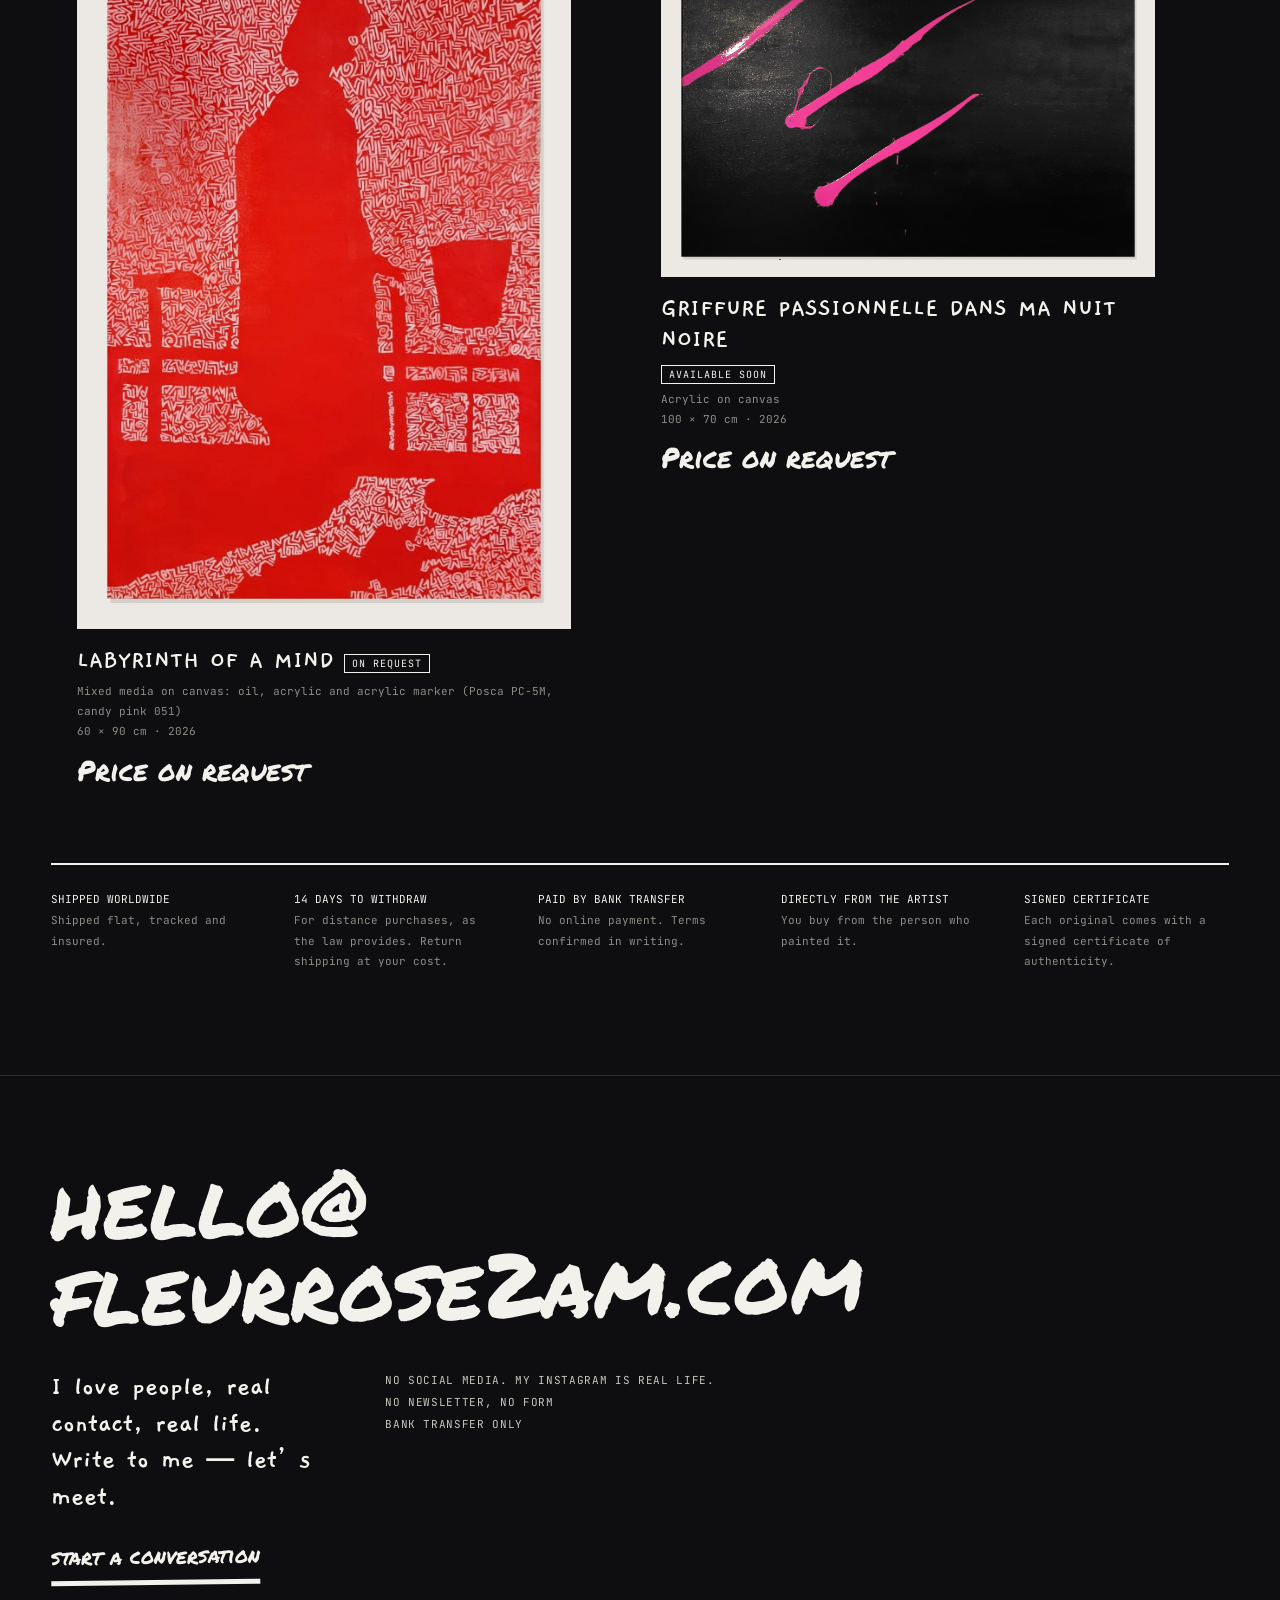
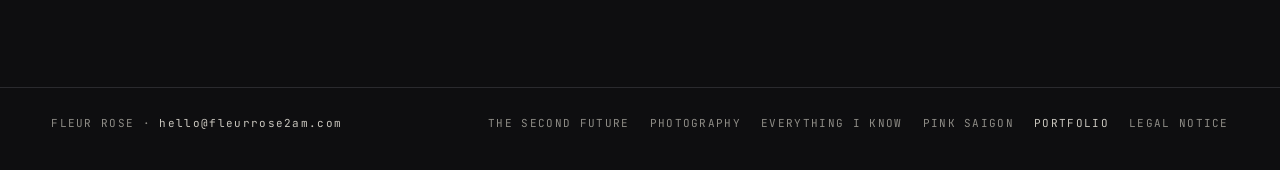
==== commit 32792e8c: "feat: add multilingual translations and artist portfolio dossier page" ====
--- a/index.html
+++ b/index.html
@@ -1,4 +1,4 @@
-﻿<!DOCTYPE html>
+<!DOCTYPE html>
 <html lang="en">
 <head>
   <meta charset="utf-8">
@@ -97,7 +97,10 @@
         <span class="font-mono menu-link-sub">The creative practice</span>
       </li>
       <li class="menu-item">
-        <a href="legal.html" class="font-mono" style="font-size:13px; letter-spacing:0.14em; color:#8E8C86; padding-top:16px;">LEGAL NOTICE &amp; TERMS</a>
+        <a href="dossier-portofolio-fleur-rose.html" target="_blank" rel="noopener" class="font-mono" style="font-size:13px; letter-spacing:0.14em; color:#C9C6BE; padding-top:16px;" data-i18n="nav.dossier">ARTIST PORTFOLIO</a>
+      </li>
+      <li class="menu-item">
+        <a href="legal.html" class="font-mono" style="font-size:13px; letter-spacing:0.14em; color:#8E8C86; padding-top:6px;">LEGAL NOTICE &amp; TERMS</a>
       </li>
     </ol>
   </div>
@@ -203,6 +206,7 @@
       <a href="photography.html" style="color:#8E8C86;">PHOTOGRAPHY</a>
       <a href="everything-i-know-i-owe-to-others.html" style="color:#8E8C86;">EVERYTHING I KNOW</a>
       <a href="pink-saigon.html" style="color:#8E8C86;">PINK SAIGON</a>
+      <a href="dossier-portofolio-fleur-rose.html" target="_blank" rel="noopener" style="color:#C9C6BE;">PORTFOLIO</a>
       <a href="legal.html" style="color:#8E8C86;">LEGAL NOTICE</a>
     </div>
   </footer>
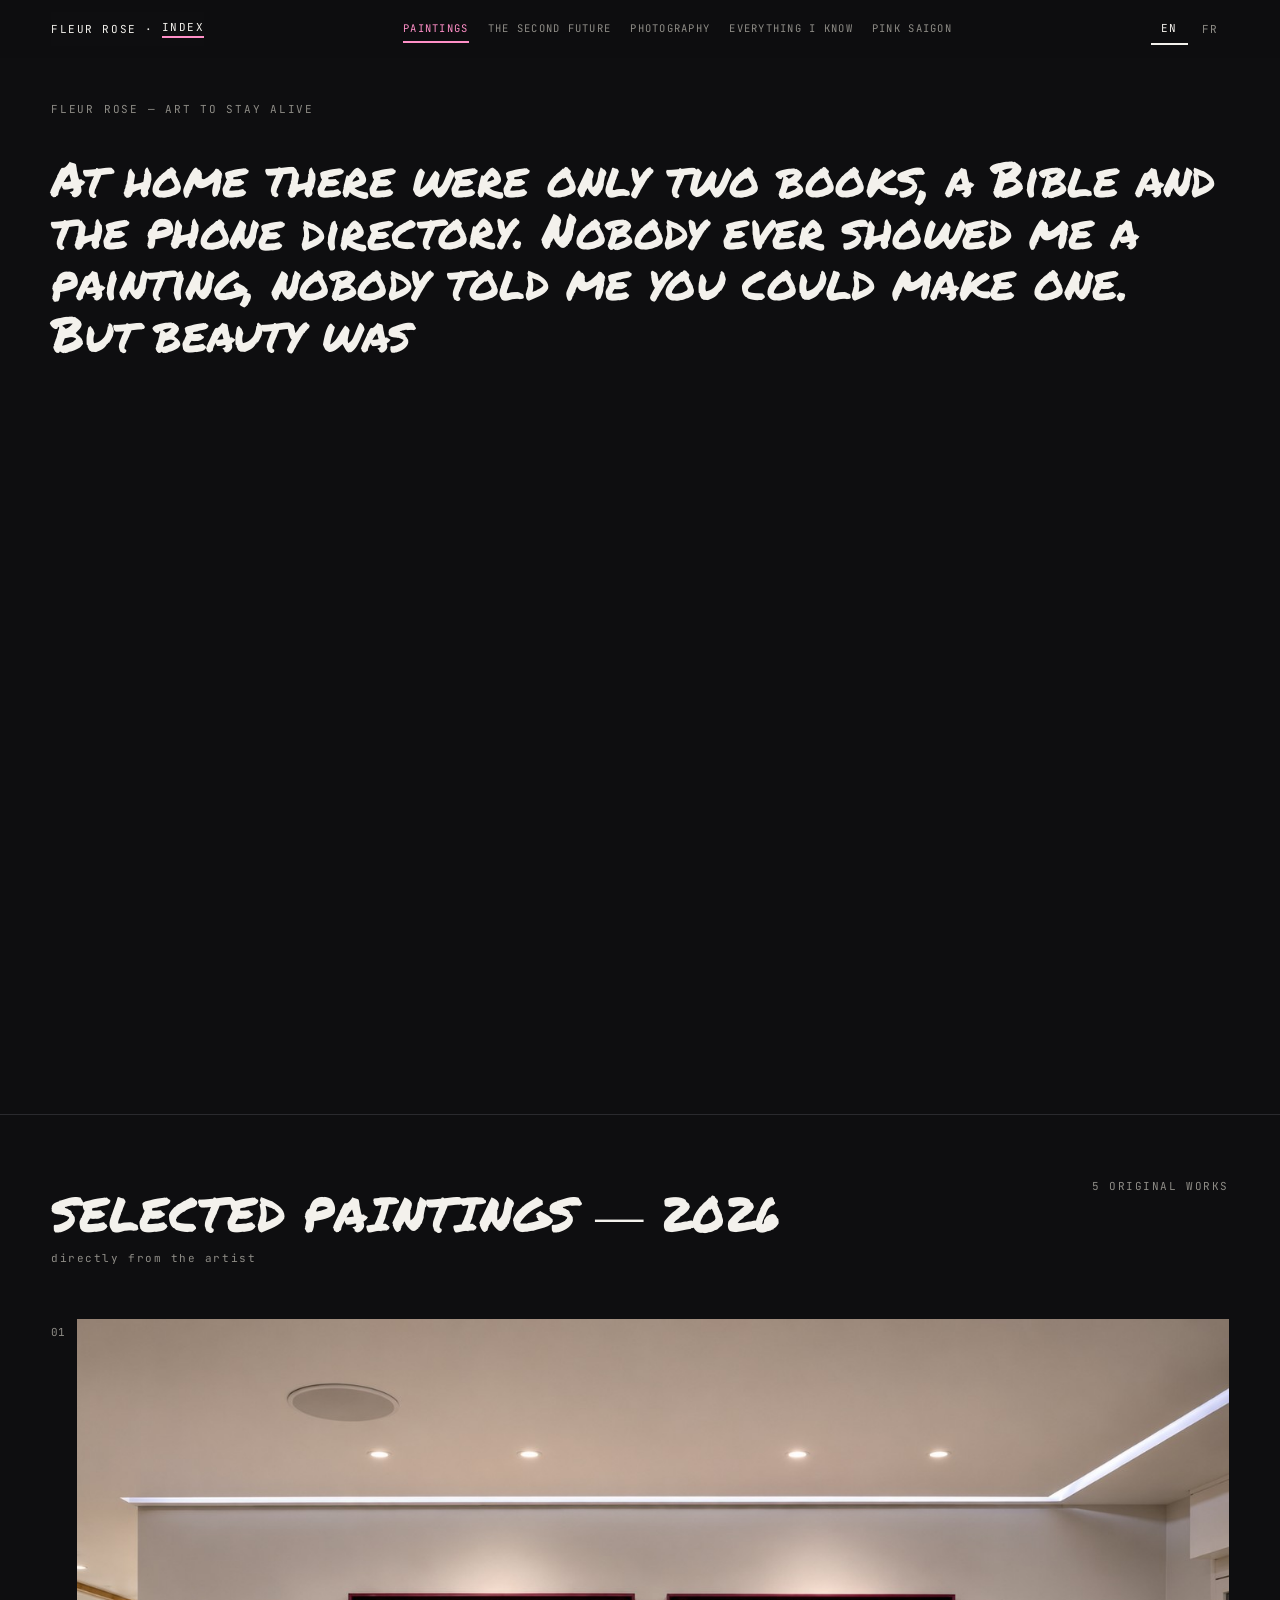
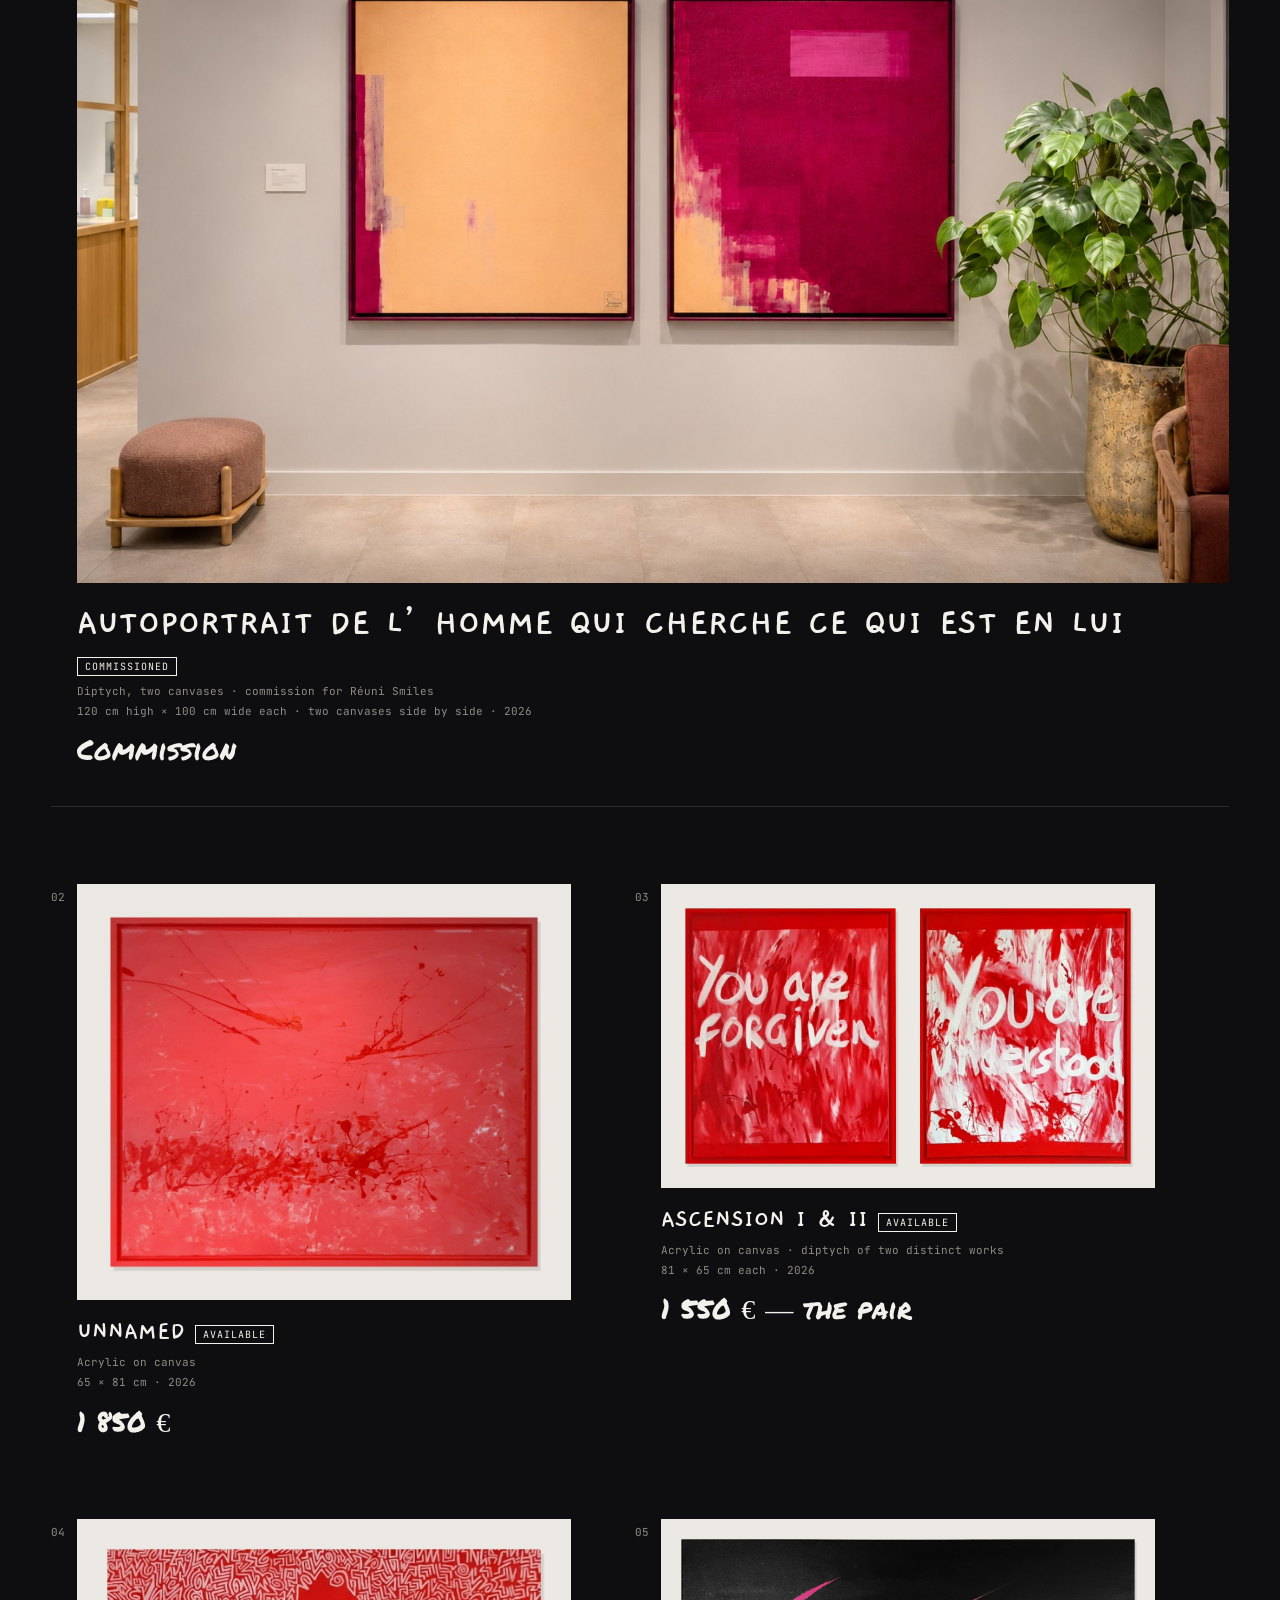
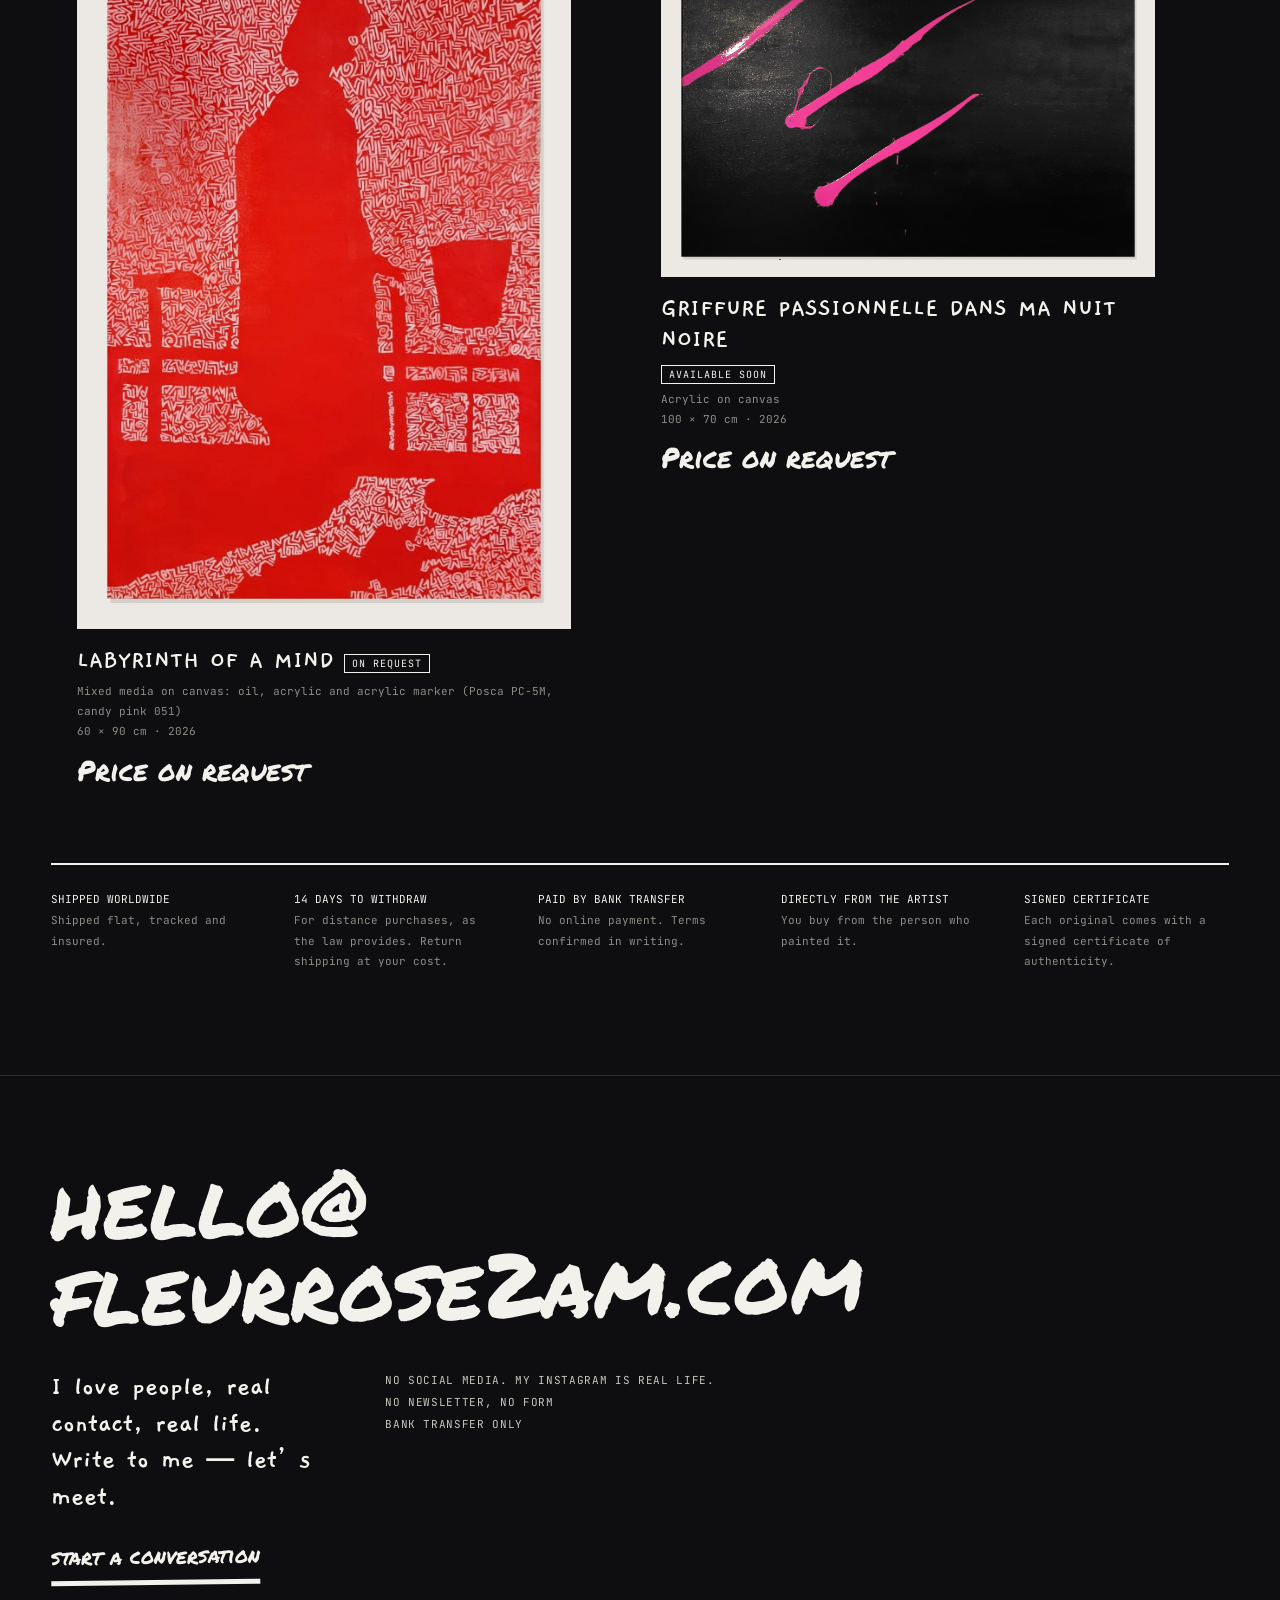
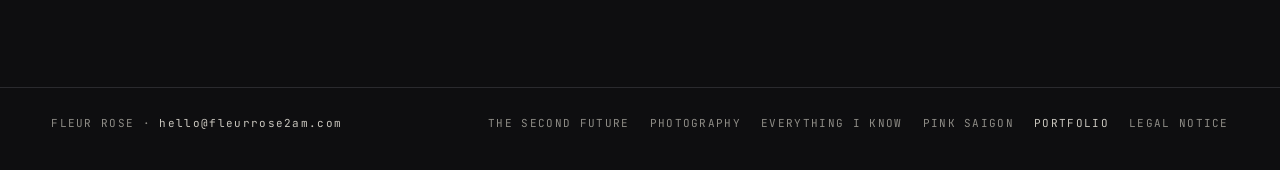
==== commit ca68f94d: "feat: add core stylesheet and update layout across html pages" ====
--- a/index.html
+++ b/index.html
@@ -1,4 +1,4 @@
-<!DOCTYPE html>
+﻿<!DOCTYPE html>
 <html lang="en">
 <head>
   <meta charset="utf-8">
@@ -22,7 +22,7 @@
   <link rel="preload" href="fonts/Archivo-400-latin.woff2" as="font" type="font/woff2" crossorigin>
   <link rel="preload" href="fonts/Gaegu-700-latin.woff2" as="font" type="font/woff2" crossorigin>
   <link rel="preload" href="fonts/JetBrainsMono-400-latin.woff2" as="font" type="font/woff2" crossorigin>
-  <link rel="stylesheet" href="css/main.css?v=13">
+  <link rel="stylesheet" href="css/main.css?v=14">
   
   
   <script type="application/ld+json">
--- a/css/main.css
+++ b/css/main.css
@@ -13,6 +13,7 @@
 
 * {
   box-sizing: border-box;
+  scroll-behavior: smooth;
 }
 
 html, body {
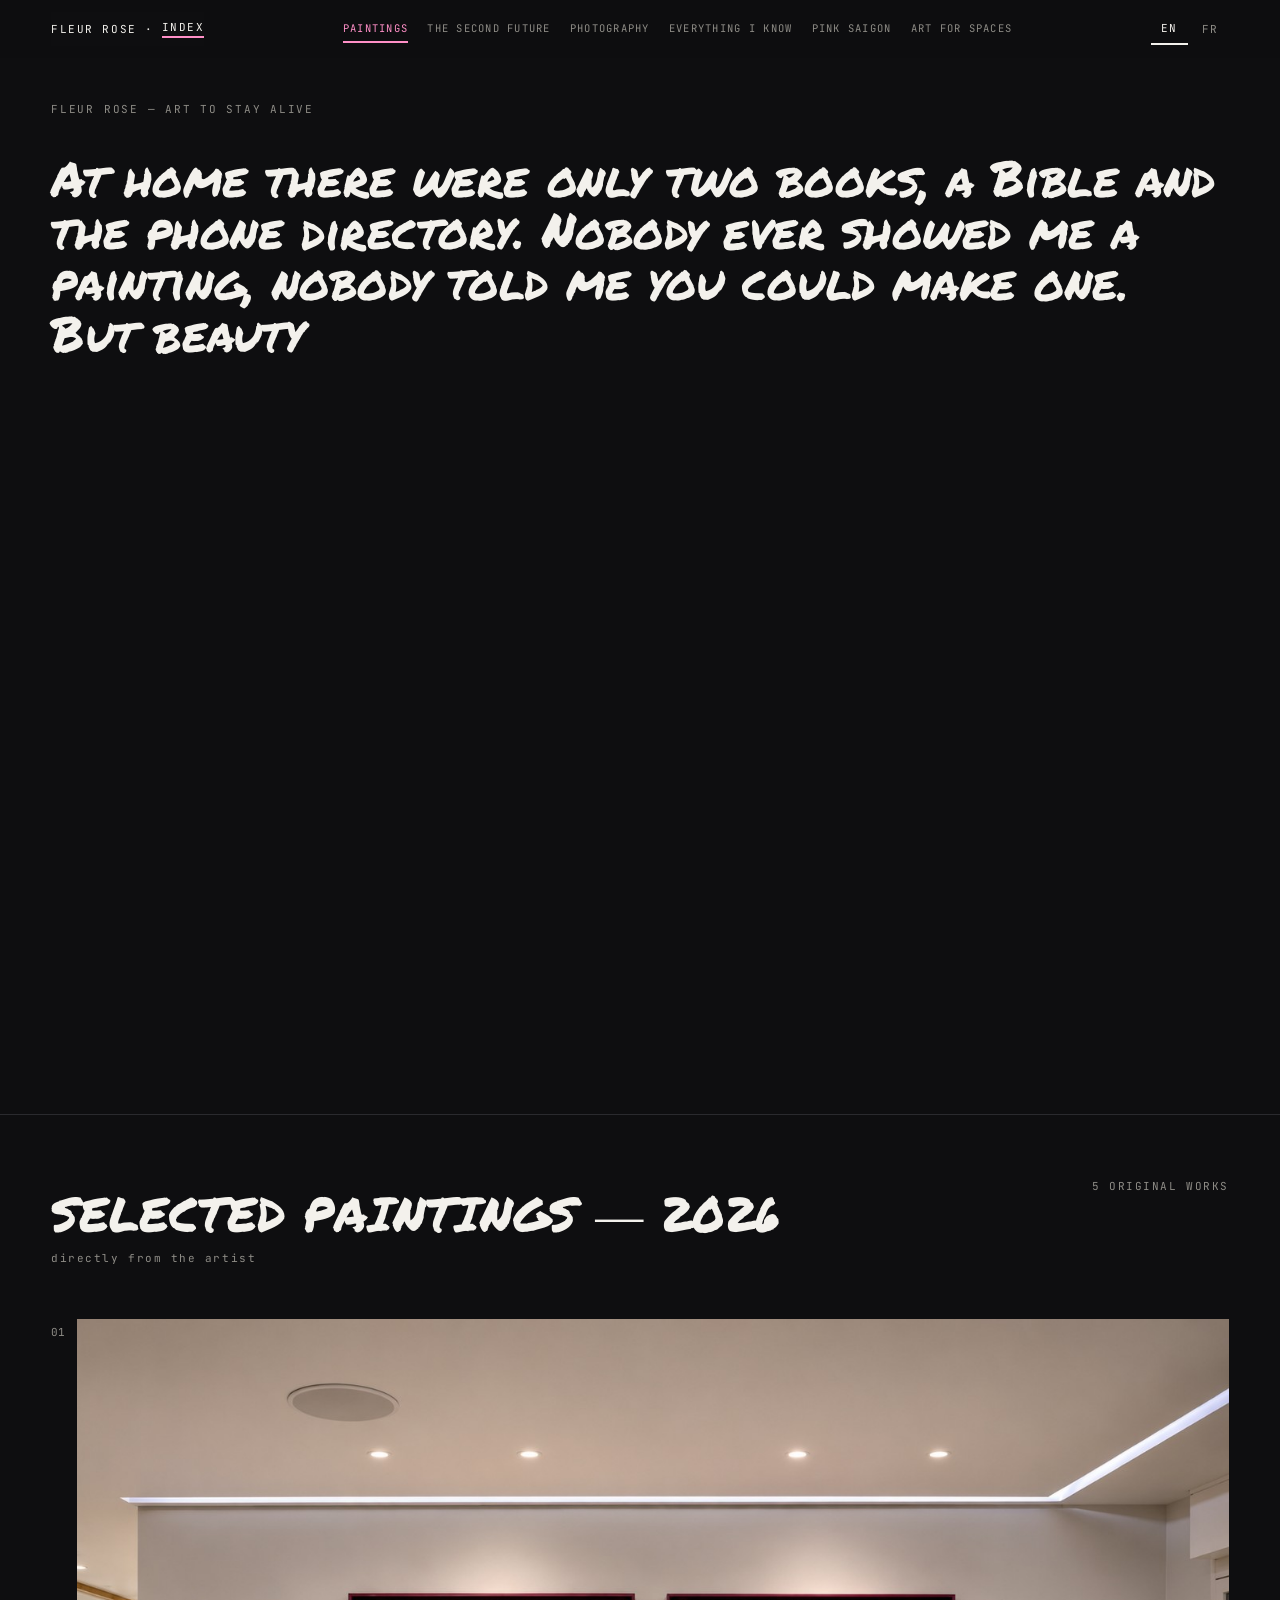
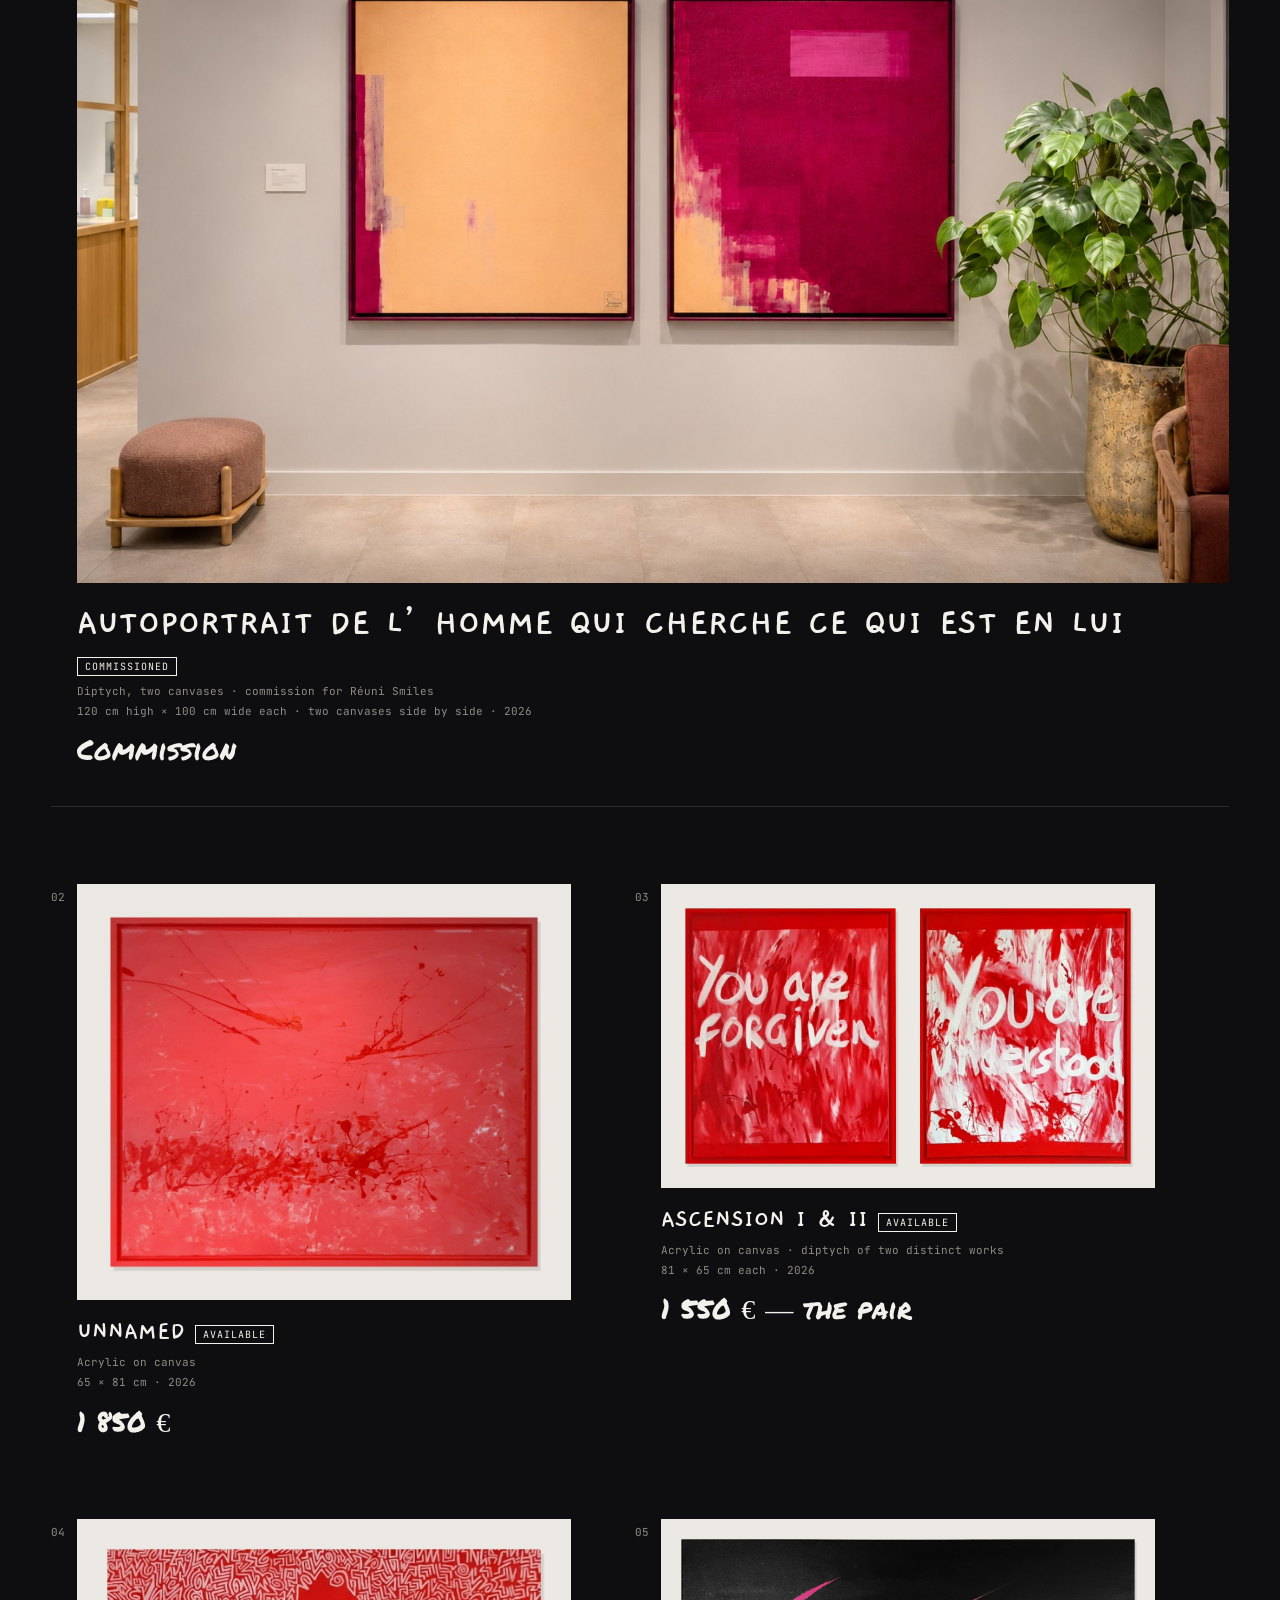
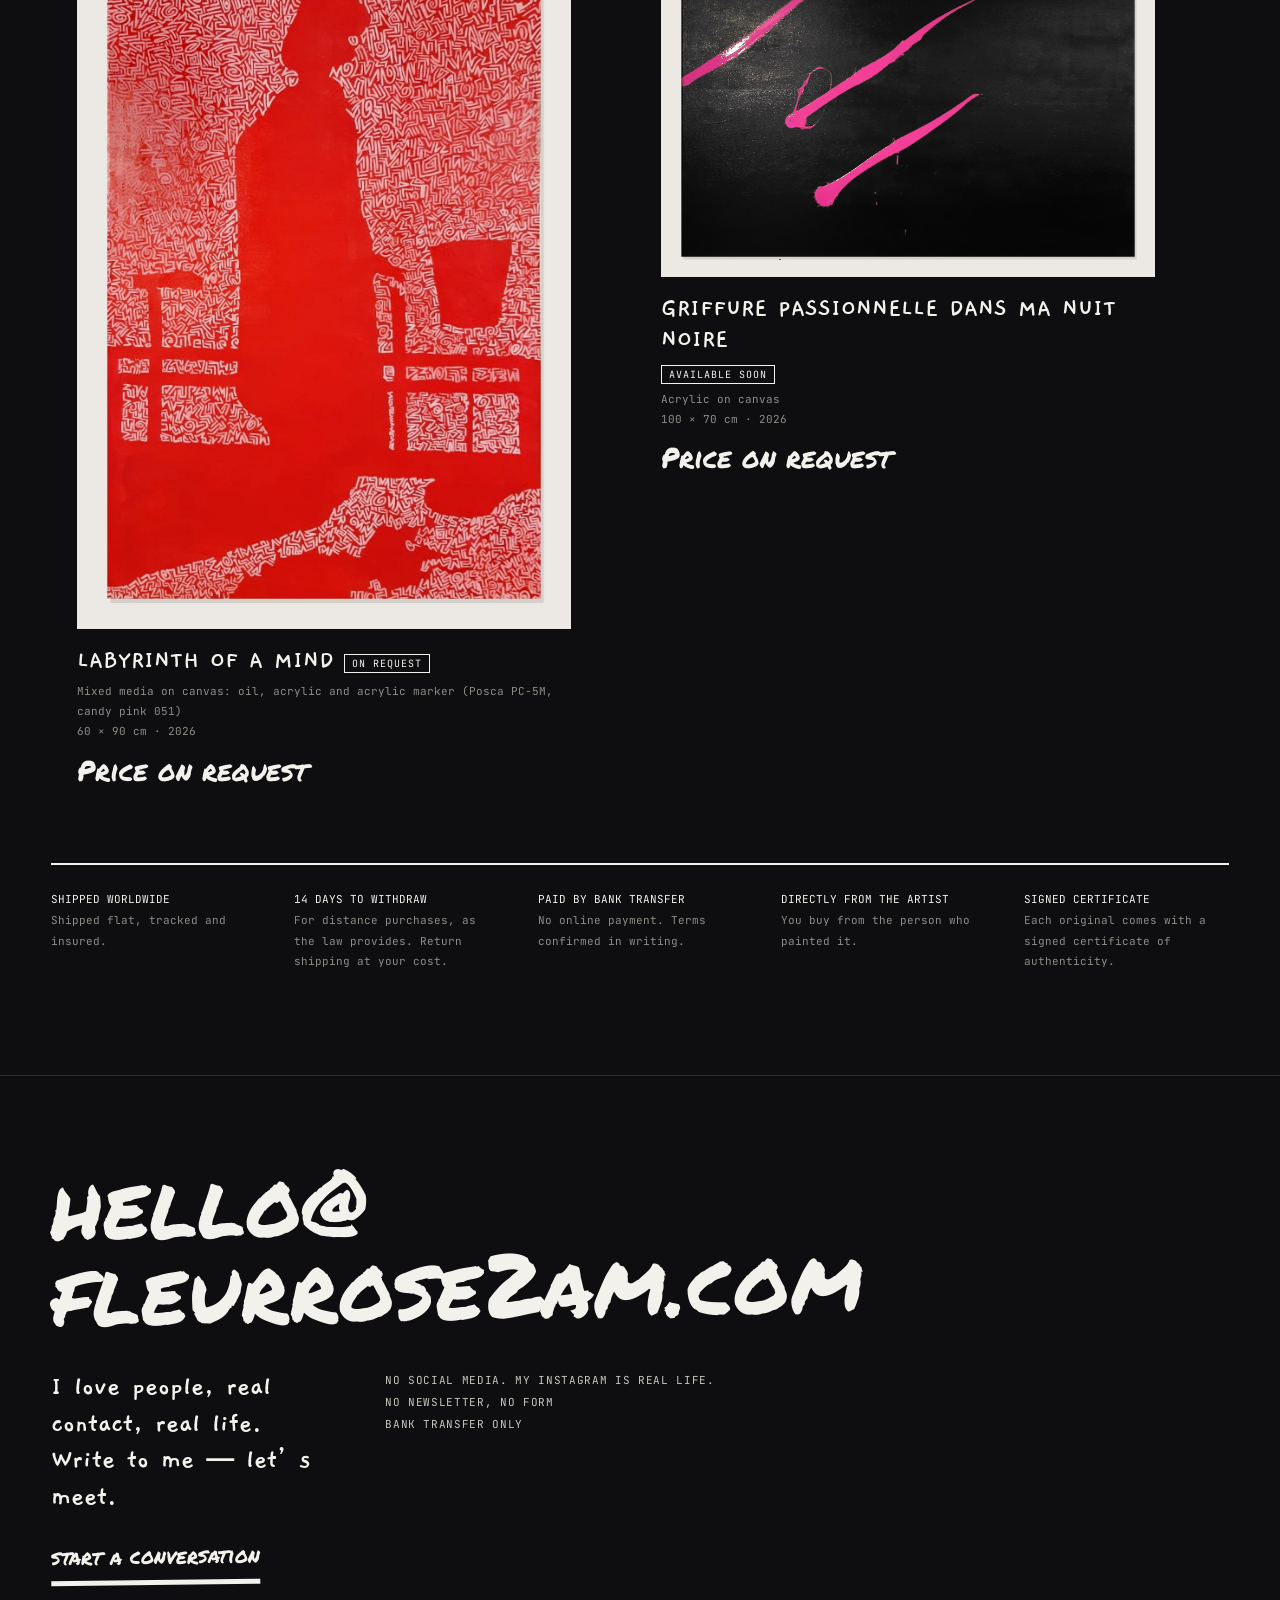
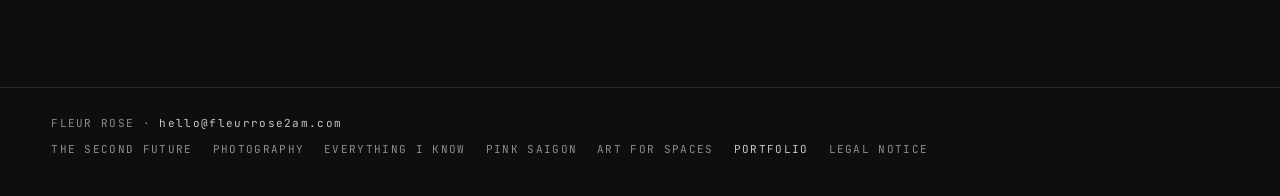
==== commit f0489985: "feat: add art for spaces page and related photography assets for enterprise art acquisition" ====
--- a/index.html
+++ b/index.html
@@ -62,6 +62,7 @@
       <a href="photography.html">PHOTOGRAPHY</a>
       <a href="everything-i-know-i-owe-to-others.html">EVERYTHING I KNOW</a>
       <a href="pink-saigon.html">PINK SAIGON</a>
+      <a href="art-for-spaces.html">ART FOR SPACES</a>
     </nav>
     <nav aria-label="Language selection" style="display:flex; gap:4px;">
       <button type="button" class="lang-btn active" data-lang="en">EN</button>
@@ -97,7 +98,12 @@
         <span class="font-mono menu-link-sub">The creative practice</span>
       </li>
       <li class="menu-item">
-        <a href="dossier-portofolio-fleur-rose.html" target="_blank" rel="noopener" class="font-mono" style="font-size:13px; letter-spacing:0.14em; color:#C9C6BE; padding-top:16px;" data-i18n="nav.dossier">ARTIST PORTFOLIO</a>
+        <a href="art-for-spaces.html" class="font-marker menu-link-main">ART FOR SPACES</a>
+        <span class="font-mono menu-link-sub">Art en entreprise &amp; fiscalité</span>
+      </li>
+      <li class="menu-item">
+        <a href="art-for-spaces.html" style="color:#8E8C86;">ART FOR SPACES</a>
+      <a href="dossier-portofolio-fleur-rose.html" target="_blank" rel="noopener" class="font-mono" style="font-size:13px; letter-spacing:0.14em; color:#C9C6BE; padding-top:16px;" data-i18n="nav.dossier">ARTIST PORTFOLIO</a>
       </li>
       <li class="menu-item">
         <a href="legal.html" class="font-mono" style="font-size:13px; letter-spacing:0.14em; color:#8E8C86; padding-top:6px;">LEGAL NOTICE &amp; TERMS</a>
@@ -206,6 +212,7 @@
       <a href="photography.html" style="color:#8E8C86;">PHOTOGRAPHY</a>
       <a href="everything-i-know-i-owe-to-others.html" style="color:#8E8C86;">EVERYTHING I KNOW</a>
       <a href="pink-saigon.html" style="color:#8E8C86;">PINK SAIGON</a>
+      <a href="art-for-spaces.html" style="color:#8E8C86;">ART FOR SPACES</a>
       <a href="dossier-portofolio-fleur-rose.html" target="_blank" rel="noopener" style="color:#C9C6BE;">PORTFOLIO</a>
       <a href="legal.html" style="color:#8E8C86;">LEGAL NOTICE</a>
     </div>
